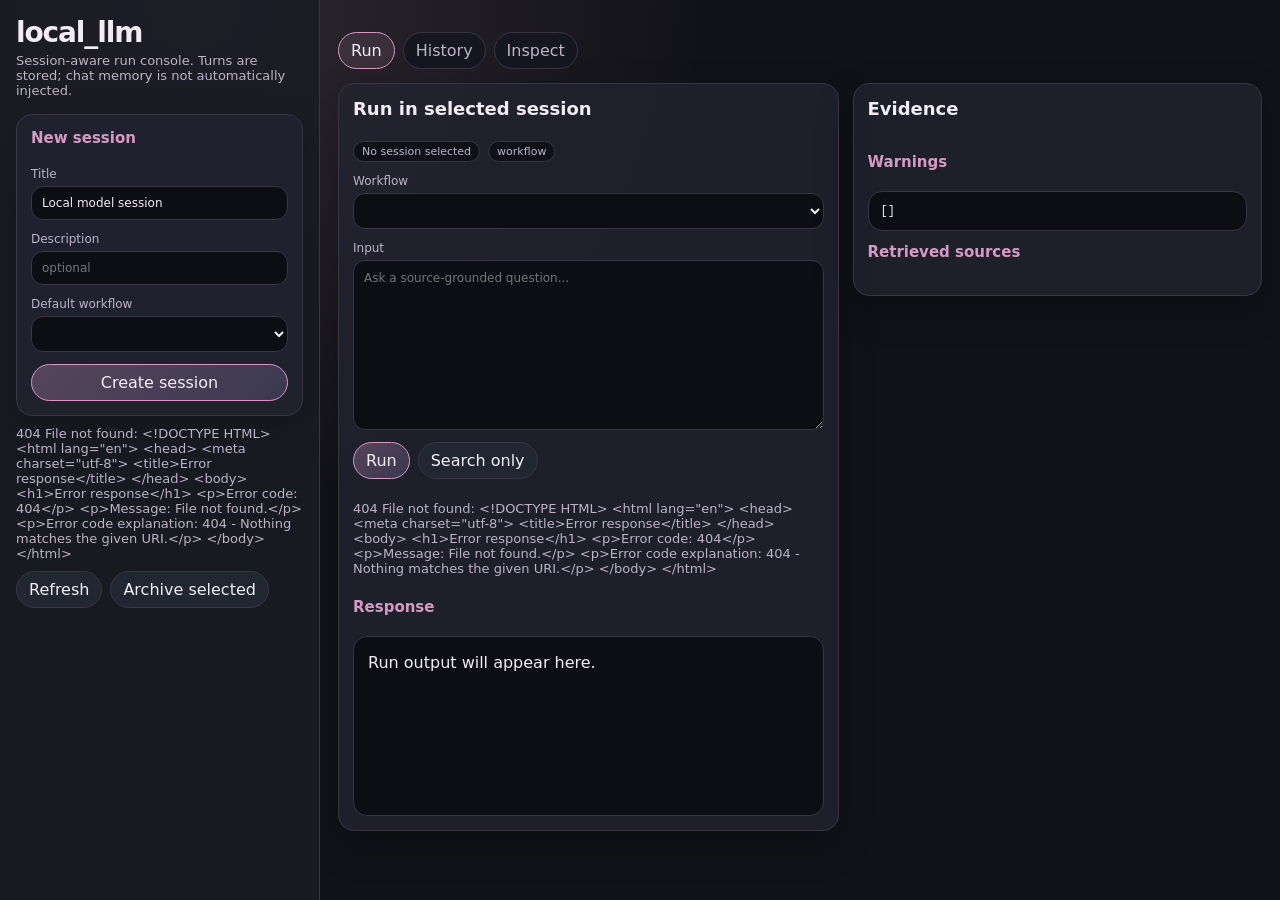
==== local_llm/src/local_llm/web/index.html @ 70f956cf "Initial automation project import" ====
<!doctype html>
<html lang="en">
<head>
  <meta charset="utf-8" />
  <meta name="viewport" content="width=device-width, initial-scale=1" />
  <title>local_llm</title>
  <style>
    :root {
      --bg: #111217;
      --panel: #1a1c24;
      --panel-2: #222532;
      --text: #f2edf4;
      --muted: #bdb2c8;
      --muted-2: #8f839a;
      --border: #3a3445;
      --accent: #d69ac2;
      --accent-2: #a99be0;
      --ok: #b7d99f;
      --warn: #f0cf8a;
      --bad: #ee91a2;
      --mono: ui-monospace, SFMono-Regular, Menlo, Monaco, Consolas, "Liberation Mono", monospace;
      --sans: Inter, ui-sans-serif, system-ui, -apple-system, BlinkMacSystemFont, "Segoe UI", sans-serif;
    }
    * { box-sizing: border-box; }
    body {
      margin: 0;
      background: radial-gradient(circle at 15% 0%, rgba(214,154,194,.16), transparent 32rem), var(--bg);
      color: var(--text);
      font-family: var(--sans);
    }
    button, input, select, textarea { font: inherit; }
    button { cursor: pointer; }
    .app { display: grid; grid-template-columns: 320px 1fr; min-height: 100vh; }
    aside { border-right: 1px solid var(--border); background: rgba(26,28,36,.88); padding: 16px; overflow: auto; }
    main { padding: 18px; overflow: auto; }
    h1 { margin: 0 0 4px; font-size: 28px; letter-spacing: -.04em; }
    h2 { margin: 0 0 10px; font-size: 18px; }
    h3 { margin: 0 0 8px; font-size: 15px; color: var(--accent); }
    .subtitle { color: var(--muted); font-size: 13px; margin-bottom: 16px; }
    .card { background: rgba(34,37,50,.72); border: 1px solid var(--border); border-radius: 16px; padding: 14px; box-shadow: 0 14px 38px rgba(0,0,0,.22); }
    .stack { display: grid; gap: 12px; }
    .row { display: flex; gap: 8px; align-items: center; flex-wrap: wrap; }
    .grid { display: grid; gap: 14px; }
    .grid.two { grid-template-columns: minmax(0, 1.1fr) minmax(360px, .9fr); align-items: start; }
    label { display: grid; gap: 5px; color: var(--muted); font-size: 12px; }
    input, select, textarea {
      width: 100%; border: 1px solid var(--border); background: #0d0e13; color: var(--text); border-radius: 12px; padding: 9px 10px; outline: none;
    }
    textarea { min-height: 170px; resize: vertical; line-height: 1.4; }
    input:focus, select:focus, textarea:focus { border-color: var(--accent); box-shadow: 0 0 0 3px rgba(214,154,194,.13); }
    .button { border: 1px solid var(--border); background: var(--panel-2); color: var(--text); border-radius: 999px; padding: 8px 12px; }
    .button:hover { border-color: var(--accent); }
    .button.primary { background: linear-gradient(135deg, rgba(214,154,194,.30), rgba(169,155,224,.20)); border-color: var(--accent); }
    .button:disabled { opacity: .55; cursor: not-allowed; }
    .pill { display: inline-flex; border: 1px solid var(--border); border-radius: 999px; padding: 3px 8px; color: var(--muted); font-size: 11px; background: #101118; }
    .pill.ok { color: var(--ok); border-color: rgba(183,217,159,.5); }
    .pill.warn { color: var(--warn); border-color: rgba(240,207,138,.5); }
    .pill.bad { color: var(--bad); border-color: rgba(238,145,162,.5); }
    .session-list { display: grid; gap: 8px; margin-top: 10px; }
    .session { border: 1px solid var(--border); background: #141620; border-radius: 12px; padding: 10px; text-align: left; color: var(--text); }
    .session.active { border-color: var(--accent); background: rgba(214,154,194,.12); }
    .session-title { font-weight: 800; overflow-wrap: anywhere; }
    .session-meta { margin-top: 4px; color: var(--muted-2); font-family: var(--mono); font-size: 11px; overflow-wrap: anywhere; }
    .tabs { display: flex; gap: 8px; margin: 14px 0; flex-wrap: wrap; }
    .tab { border: 1px solid var(--border); color: var(--muted); background: #141620; border-radius: 999px; padding: 8px 12px; }
    .tab.active { color: var(--text); border-color: var(--accent); background: rgba(214,154,194,.12); }
    .view { display: none; }
    .view.active { display: block; }
    .status { min-height: 22px; color: var(--muted); font-size: 13px; margin: 10px 0; }
    .response { white-space: pre-wrap; line-height: 1.45; background: #0d0e13; border: 1px solid var(--border); border-radius: 14px; padding: 14px; min-height: 180px; }
    .pre { white-space: pre-wrap; font-family: var(--mono); font-size: 12px; background: #0d0e13; border: 1px solid var(--border); border-radius: 14px; padding: 12px; max-height: 520px; overflow: auto; }
    .sources { display: grid; gap: 8px; }
    .source { border: 1px solid var(--border); border-radius: 12px; padding: 10px; background: #11131b; }
    .source-path { color: var(--accent); font-family: var(--mono); font-size: 12px; overflow-wrap: anywhere; }
    .source-text { margin-top: 8px; color: var(--muted); font-family: var(--mono); font-size: 11px; white-space: pre-wrap; max-height: 180px; overflow: auto; }
    .history { display: grid; gap: 8px; }
    .run-row { display: grid; grid-template-columns: 1fr auto; gap: 10px; border: 1px solid var(--border); border-radius: 12px; padding: 10px; background: #11131b; }
    .run-row button { align-self: start; }
    .muted { color: var(--muted); }
    .mono { font-family: var(--mono); }
    .small { font-size: 12px; }
    @media (max-width: 1050px) { .app { grid-template-columns: 1fr; } aside { border-right: none; border-bottom: 1px solid var(--border); } .grid.two { grid-template-columns: 1fr; } }
  </style>
</head>
<body>
<div class="app">
  <aside>
    <h1>local_llm</h1>
    <div class="subtitle">Session-aware run console. Turns are stored; chat memory is not automatically injected.</div>
    <div class="card stack">
      <h3>New session</h3>
      <label>Title <input id="newTitle" value="Local model session" /></label>
      <label>Description <input id="newDescription" placeholder="optional" /></label>
      <label>Default workflow <select id="newWorkflow"></select></label>
      <button class="button primary" id="createSession">Create session</button>
    </div>
    <div class="status" id="sideStatus"></div>
    <div class="row">
      <button class="button" id="refreshSessions">Refresh</button>
      <button class="button" id="archiveSession">Archive selected</button>
    </div>
    <div class="session-list" id="sessions"></div>
  </aside>
  <main>
    <div class="tabs">
      <button class="tab active" data-view="run">Run</button>
      <button class="tab" data-view="history">History</button>
      <button class="tab" data-view="inspect">Inspect</button>
    </div>

    <section id="view-run" class="view active">
      <div class="grid two">
        <div class="card stack">
          <h2>Run in selected session</h2>
          <div class="row">
            <span class="pill" id="selectedSessionPill">No session selected</span>
            <span class="pill" id="workflowPill">workflow</span>
          </div>
          <label>Workflow <select id="workflowSelect"></select></label>
          <label>Input <textarea id="inputText" placeholder="Ask a source-grounded question..."></textarea></label>
          <div class="row">
            <button class="button primary" id="runButton">Run</button>
            <button class="button" id="searchButton">Search only</button>
          </div>
          <div class="status" id="runStatus"></div>
          <h3>Response</h3>
          <div class="response" id="responseText">Run output will appear here.</div>
        </div>
        <div class="card stack">
          <h2>Evidence</h2>
          <div class="row" id="supportPills"></div>
          <h3>Warnings</h3>
          <div id="warnings" class="pre">[]</div>
          <h3>Retrieved sources</h3>
          <div class="sources" id="sources"></div>
        </div>
      </div>
    </section>

    <section id="view-history" class="view">
      <div class="card stack">
        <div class="row"><h2 style="margin-right:auto">Recent runs</h2><button class="button" id="refreshRuns">Refresh</button></div>
        <div class="history" id="runs"></div>
      </div>
    </section>

    <section id="view-inspect" class="view">
      <div class="card stack">
        <h2>Inspect run</h2>
        <label>Run ID <input id="inspectRunId" placeholder="run uuid" /></label>
        <div class="row">
          <button class="button primary" id="inspectButton">Inspect</button>
          <button class="button" data-artifact="prompt">Prompt</button>
          <button class="button" data-artifact="context">Context</button>
          <button class="button" data-artifact="provider_raw_response">Provider raw</button>
          <button class="button" data-artifact="diagnostics">Diagnostics</button>
        </div>
        <div class="status" id="inspectStatus"></div>
        <h3>Run detail</h3>
        <div class="pre" id="inspectOutput">Select a run from History or paste a run_id.</div>
      </div>
    </section>
  </main>
</div>

<script>
const state = { config: null, sessions: [], selectedSessionId: null, latestRunId: null };
const $ = (id) => document.getElementById(id);

function esc(v) { return String(v ?? '').replaceAll('&','&amp;').replaceAll('<','&lt;').replaceAll('>','&gt;').replaceAll('"','&quot;').replaceAll("'",'&#039;'); }
function short(v, n=12) { const s = String(v || ''); return s.length > n*2 ? `${s.slice(0,n)}…${s.slice(-n)}` : s; }
async function api(path, opts={}) {
  const res = await fetch(path, opts);
  if (!res.ok) throw new Error(`${res.status} ${res.statusText}: ${await res.text()}`);
  return res.json();
}
function jsonBlock(value) { return JSON.stringify(value ?? null, null, 2); }

function setView(name) {
  document.querySelectorAll('.tab').forEach(t => t.classList.toggle('active', t.dataset.view === name));
  document.querySelectorAll('.view').forEach(v => v.classList.remove('active'));
  $(`view-${name}`).classList.add('active');
}

document.querySelectorAll('.tab').forEach(t => t.onclick = () => setView(t.dataset.view));

async function loadConfig() {
  state.config = await api('/api/v1/config/summary');
  const workflows = state.config.workflows || [];
  for (const id of ['newWorkflow', 'workflowSelect']) {
    const el = $(id);
    el.innerHTML = '';
    for (const wf of workflows) {
      const opt = document.createElement('option'); opt.value = wf; opt.textContent = wf; el.appendChild(opt);
    }
  }
}

async function loadSessions() {
  state.sessions = await api('/api/v1/sessions');
  if (!state.selectedSessionId && state.sessions.length) state.selectedSessionId = state.sessions[0].session_id;
  renderSessions();
}

function selectedSession() { return state.sessions.find(s => s.session_id === state.selectedSessionId) || null; }
function renderSessions() {
  const box = $('sessions'); box.innerHTML = '';
  for (const s of state.sessions) {
    const btn = document.createElement('button');
    btn.className = 'session' + (s.session_id === state.selectedSessionId ? ' active' : '');
    btn.innerHTML = `<div class="session-title">${esc(s.title)}</div><div class="session-meta">${esc(short(s.session_id,8))}<br>${esc(s.default_workflow_id)} · ${s.turn_count} turns</div>`;
    btn.onclick = () => { state.selectedSessionId = s.session_id; renderSessions(); loadTurns(); };
    box.appendChild(btn);
  }
  const s = selectedSession();
  $('selectedSessionPill').textContent = s ? `${s.title} · ${short(s.session_id,8)}` : 'No session selected';
  $('workflowPill').textContent = s ? s.default_workflow_id : 'workflow';
  if (s) $('workflowSelect').value = s.default_workflow_id;
}

async function createSession() {
  $('sideStatus').textContent = 'Creating session...';
  const data = await api('/api/v1/sessions', {
    method: 'POST', headers: {'Content-Type':'application/json'},
    body: JSON.stringify({ title: $('newTitle').value, description: $('newDescription').value, default_workflow_id: $('newWorkflow').value, metadata: {source:'ui'} })
  });
  state.selectedSessionId = data.session_id;
  $('sideStatus').textContent = 'Session created.';
  await loadSessions();
}

async function archiveSession() {
  if (!state.selectedSessionId) return;
  await api(`/api/v1/sessions/${state.selectedSessionId}/archive`, {method:'POST'});
  state.selectedSessionId = null;
  await loadSessions();
}

function renderSupport(support) {
  const box = $('supportPills'); box.innerHTML = '';
  for (const [k,v] of Object.entries(support || {})) {
    const span = document.createElement('span'); span.className = 'pill ok'; span.textContent = `${k}: ${v}`; box.appendChild(span);
  }
}
function renderSources(retrievals) {
  const box = $('sources'); box.innerHTML = '';
  for (const r of retrievals || []) {
    const div = document.createElement('div'); div.className = 'source';
    div.innerHTML = `<div class="source-path">#${r.rank} ${esc(r.document_path)}</div><div class="small muted mono">chunk ${esc(short(r.chunk_id,8))} · score ${esc(r.score)}</div><div class="source-text">${esc(r.text || r.chunk_text_snapshot || '')}</div>`;
    box.appendChild(div);
  }
}

async function runTurn() {
  const s = selectedSession();
  if (!s) { $('runStatus').textContent = 'Create or select a session first.'; return; }
  const input = $('inputText').value.trim();
  if (!input) { $('runStatus').textContent = 'Enter an input.'; return; }
  $('runButton').disabled = true; $('runStatus').textContent = 'Running...';
  try {
    const data = await api(`/api/v1/sessions/${s.session_id}/turns`, {
      method:'POST', headers:{'Content-Type':'application/json'},
      body: JSON.stringify({input, workflow_id: $('workflowSelect').value, metadata:{source:'ui'}})
    });
    state.latestRunId = data.run_id;
    $('responseText').textContent = data.response.response_text || '';
    $('warnings').textContent = jsonBlock(data.response.warnings || []);
    renderSupport(data.response.support || {});
    renderSources(data.response.retrievals || []);
    $('runStatus').textContent = `Run complete: ${data.run_id}`;
    $('inspectRunId').value = data.run_id;
    await loadSessions(); await loadRuns();
  } catch (err) { $('runStatus').textContent = `Error: ${err.message}`; }
  finally { $('runButton').disabled = false; }
}

async function searchOnly() {
  const input = $('inputText').value.trim();
  if (!input) return;
  $('runStatus').textContent = 'Searching...';
  const data = await api('/api/v1/search', {method:'POST', headers:{'Content-Type':'application/json'}, body: JSON.stringify({rag_profile:'project_basic', query: input, top_k: 8})});
  $('responseText').textContent = 'Search only. No model call was made.';
  $('warnings').textContent = jsonBlock(data.warnings || []);
  renderSupport({retrieval_used: data.results.length > 0, chunk_count: data.results.length});
  renderSources(data.results || []);
  $('runStatus').textContent = `Search complete: ${data.results.length} results.`;
}

async function loadTurns() {
  if (!state.selectedSessionId) return;
  // Turns are stored now for future chat behavior; current UI displays them through History/Inspect.
}

async function loadRuns() {
  const data = await api('/api/v1/runs?limit=50');
  const box = $('runs'); box.innerHTML = '';
  for (const r of data.runs || []) {
    const row = document.createElement('div'); row.className = 'run-row';
    const warnCount = (r.warnings || []).length;
    row.innerHTML = `<div><div><strong>${esc(r.workflow_id)}</strong> <span class="pill ${warnCount ? 'warn':'ok'}">warnings ${warnCount}</span></div><div class="small muted">${esc(r.created_at)} · ${esc(r.model_profile)} · ${esc(r.latency_ms)}ms</div><div class="small">${esc(r.user_input)}</div><div class="small muted">${esc(r.response_preview || '')}</div></div>`;
    const b = document.createElement('button'); b.className = 'button'; b.textContent = 'Inspect'; b.onclick = () => inspectRun(r.run_id);
    row.appendChild(b); box.appendChild(row);
  }
}

async function inspectRun(runId) {
  if (runId) $('inspectRunId').value = runId;
  const id = $('inspectRunId').value.trim();
  if (!id) return;
  $('inspectStatus').textContent = 'Loading run...';
  const data = await api(`/api/v1/runs/${id}`);
  $('inspectOutput').textContent = jsonBlock(data);
  $('inspectStatus').textContent = `Loaded ${id}`;
  setView('inspect');
}
async function inspectArtifact(type) {
  const id = $('inspectRunId').value.trim();
  if (!id) return;
  const path = type === 'prompt' ? 'prompt' : type === 'context' ? 'context' : `artifacts/${type}`;
  const data = await api(`/api/v1/runs/${id}/${path}`);
  $('inspectOutput').textContent = data.prompt || data.context || data.text || jsonBlock(data);
  $('inspectStatus').textContent = `Loaded ${type}`;
}

$('createSession').onclick = () => createSession().catch(e => $('sideStatus').textContent = e.message);
$('refreshSessions').onclick = () => loadSessions().catch(e => $('sideStatus').textContent = e.message);
$('archiveSession').onclick = () => archiveSession().catch(e => $('sideStatus').textContent = e.message);
$('runButton').onclick = runTurn;
$('searchButton').onclick = searchOnly;
$('refreshRuns').onclick = loadRuns;
$('inspectButton').onclick = () => inspectRun();
document.querySelectorAll('[data-artifact]').forEach(b => b.onclick = () => inspectArtifact(b.dataset.artifact));

(async function init(){
  try {
    await loadConfig();
    await loadSessions();
    await loadRuns();
    if (!state.sessions.length) await createSession();
  } catch (err) {
    $('runStatus').textContent = err.message;
    $('sideStatus').textContent = err.message;
  }
})();
</script>
</body>
</html>
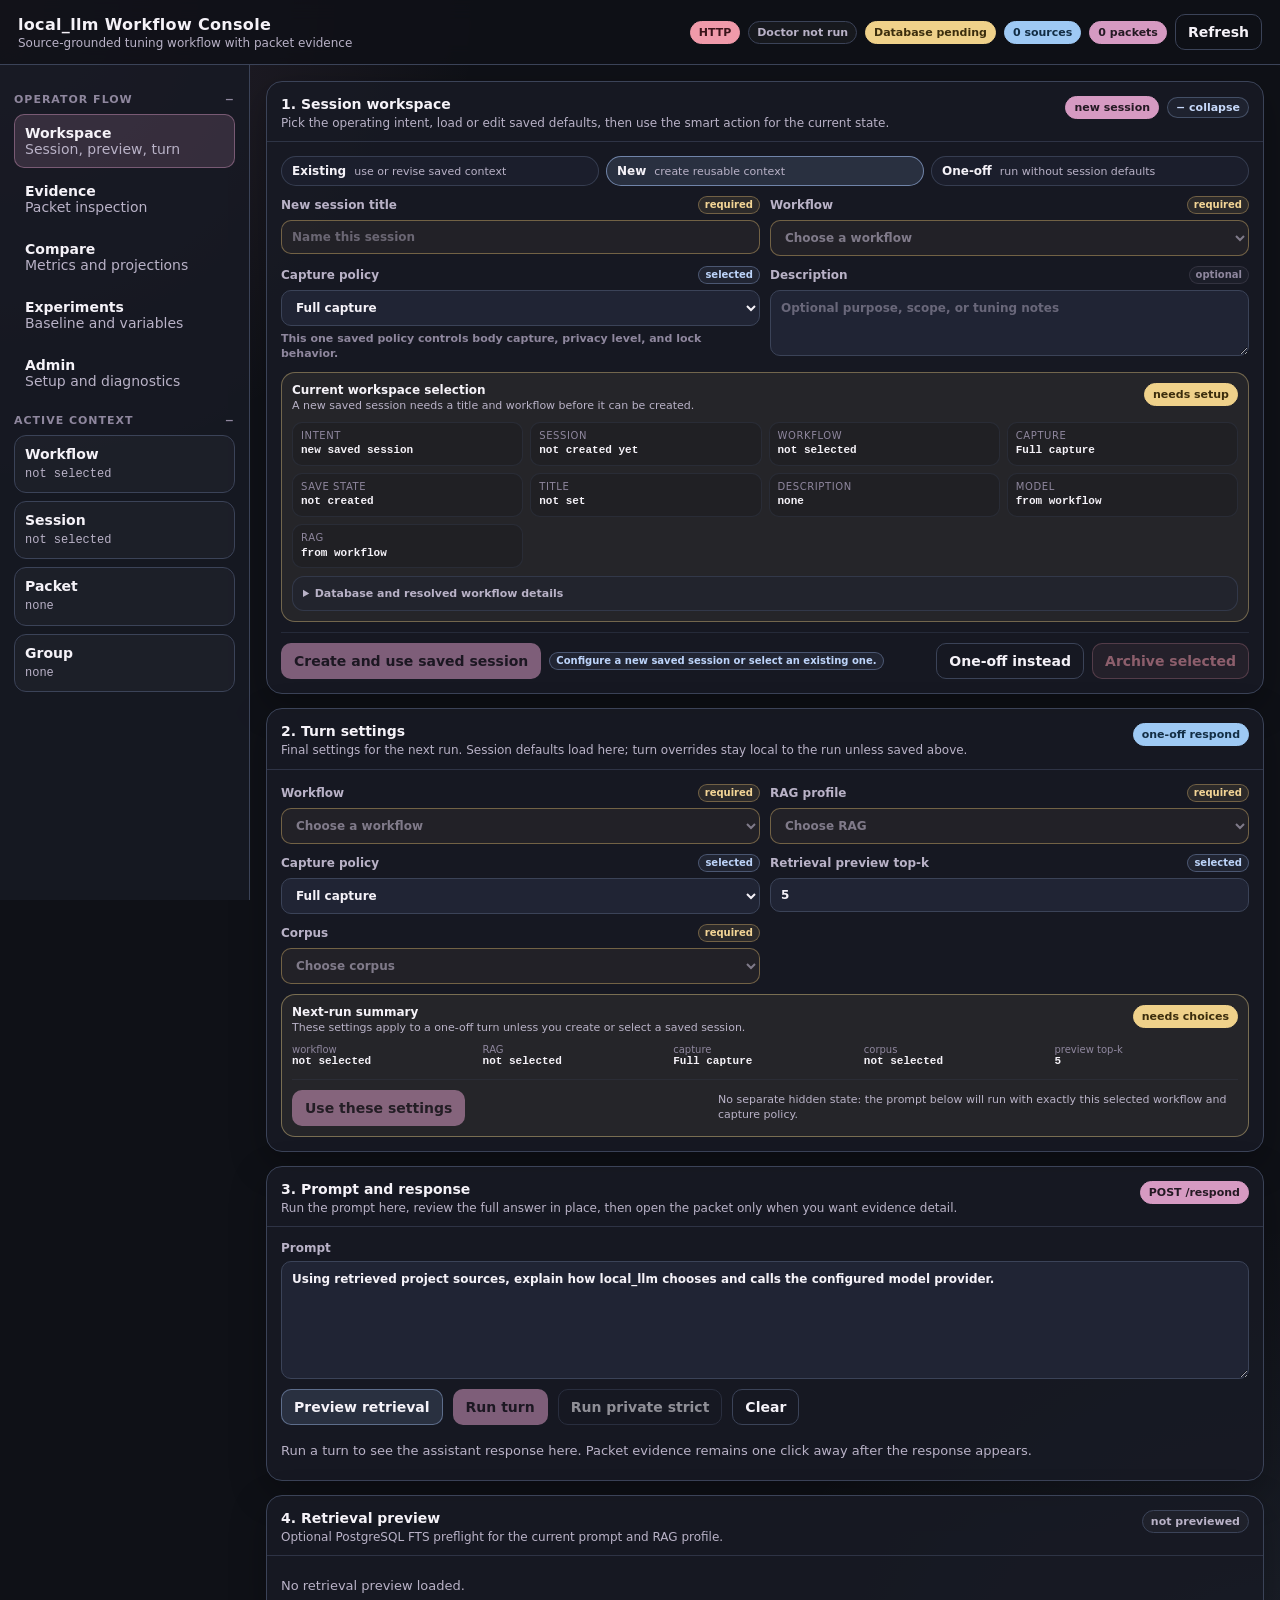
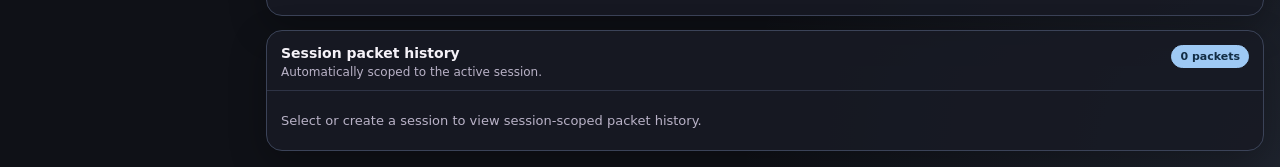
==== commit fd027cc4: "finalize automation stack baseline" ====
--- a/local_llm/src/local_llm/web/index.html
+++ b/local_llm/src/local_llm/web/index.html
@@ -1,347 +1,3437 @@
 <!doctype html>
 <html lang="en">
 <head>
-  <meta charset="utf-8" />
-  <meta name="viewport" content="width=device-width, initial-scale=1" />
-  <title>local_llm</title>
-  <style>
-    :root {
-      --bg: #111217;
-      --panel: #1a1c24;
-      --panel-2: #222532;
-      --text: #f2edf4;
-      --muted: #bdb2c8;
-      --muted-2: #8f839a;
-      --border: #3a3445;
-      --accent: #d69ac2;
-      --accent-2: #a99be0;
-      --ok: #b7d99f;
-      --warn: #f0cf8a;
-      --bad: #ee91a2;
-      --mono: ui-monospace, SFMono-Regular, Menlo, Monaco, Consolas, "Liberation Mono", monospace;
-      --sans: Inter, ui-sans-serif, system-ui, -apple-system, BlinkMacSystemFont, "Segoe UI", sans-serif;
-    }
-    * { box-sizing: border-box; }
-    body {
-      margin: 0;
-      background: radial-gradient(circle at 15% 0%, rgba(214,154,194,.16), transparent 32rem), var(--bg);
-      color: var(--text);
-      font-family: var(--sans);
-    }
-    button, input, select, textarea { font: inherit; }
-    button { cursor: pointer; }
-    .app { display: grid; grid-template-columns: 320px 1fr; min-height: 100vh; }
-    aside { border-right: 1px solid var(--border); background: rgba(26,28,36,.88); padding: 16px; overflow: auto; }
-    main { padding: 18px; overflow: auto; }
-    h1 { margin: 0 0 4px; font-size: 28px; letter-spacing: -.04em; }
-    h2 { margin: 0 0 10px; font-size: 18px; }
-    h3 { margin: 0 0 8px; font-size: 15px; color: var(--accent); }
-    .subtitle { color: var(--muted); font-size: 13px; margin-bottom: 16px; }
-    .card { background: rgba(34,37,50,.72); border: 1px solid var(--border); border-radius: 16px; padding: 14px; box-shadow: 0 14px 38px rgba(0,0,0,.22); }
-    .stack { display: grid; gap: 12px; }
-    .row { display: flex; gap: 8px; align-items: center; flex-wrap: wrap; }
-    .grid { display: grid; gap: 14px; }
-    .grid.two { grid-template-columns: minmax(0, 1.1fr) minmax(360px, .9fr); align-items: start; }
-    label { display: grid; gap: 5px; color: var(--muted); font-size: 12px; }
-    input, select, textarea {
-      width: 100%; border: 1px solid var(--border); background: #0d0e13; color: var(--text); border-radius: 12px; padding: 9px 10px; outline: none;
-    }
-    textarea { min-height: 170px; resize: vertical; line-height: 1.4; }
-    input:focus, select:focus, textarea:focus { border-color: var(--accent); box-shadow: 0 0 0 3px rgba(214,154,194,.13); }
-    .button { border: 1px solid var(--border); background: var(--panel-2); color: var(--text); border-radius: 999px; padding: 8px 12px; }
-    .button:hover { border-color: var(--accent); }
-    .button.primary { background: linear-gradient(135deg, rgba(214,154,194,.30), rgba(169,155,224,.20)); border-color: var(--accent); }
-    .button:disabled { opacity: .55; cursor: not-allowed; }
-    .pill { display: inline-flex; border: 1px solid var(--border); border-radius: 999px; padding: 3px 8px; color: var(--muted); font-size: 11px; background: #101118; }
-    .pill.ok { color: var(--ok); border-color: rgba(183,217,159,.5); }
-    .pill.warn { color: var(--warn); border-color: rgba(240,207,138,.5); }
-    .pill.bad { color: var(--bad); border-color: rgba(238,145,162,.5); }
-    .session-list { display: grid; gap: 8px; margin-top: 10px; }
-    .session { border: 1px solid var(--border); background: #141620; border-radius: 12px; padding: 10px; text-align: left; color: var(--text); }
-    .session.active { border-color: var(--accent); background: rgba(214,154,194,.12); }
-    .session-title { font-weight: 800; overflow-wrap: anywhere; }
-    .session-meta { margin-top: 4px; color: var(--muted-2); font-family: var(--mono); font-size: 11px; overflow-wrap: anywhere; }
-    .tabs { display: flex; gap: 8px; margin: 14px 0; flex-wrap: wrap; }
-    .tab { border: 1px solid var(--border); color: var(--muted); background: #141620; border-radius: 999px; padding: 8px 12px; }
-    .tab.active { color: var(--text); border-color: var(--accent); background: rgba(214,154,194,.12); }
-    .view { display: none; }
-    .view.active { display: block; }
-    .status { min-height: 22px; color: var(--muted); font-size: 13px; margin: 10px 0; }
-    .response { white-space: pre-wrap; line-height: 1.45; background: #0d0e13; border: 1px solid var(--border); border-radius: 14px; padding: 14px; min-height: 180px; }
-    .pre { white-space: pre-wrap; font-family: var(--mono); font-size: 12px; background: #0d0e13; border: 1px solid var(--border); border-radius: 14px; padding: 12px; max-height: 520px; overflow: auto; }
-    .sources { display: grid; gap: 8px; }
-    .source { border: 1px solid var(--border); border-radius: 12px; padding: 10px; background: #11131b; }
-    .source-path { color: var(--accent); font-family: var(--mono); font-size: 12px; overflow-wrap: anywhere; }
-    .source-text { margin-top: 8px; color: var(--muted); font-family: var(--mono); font-size: 11px; white-space: pre-wrap; max-height: 180px; overflow: auto; }
-    .history { display: grid; gap: 8px; }
-    .run-row { display: grid; grid-template-columns: 1fr auto; gap: 10px; border: 1px solid var(--border); border-radius: 12px; padding: 10px; background: #11131b; }
-    .run-row button { align-self: start; }
-    .muted { color: var(--muted); }
-    .mono { font-family: var(--mono); }
-    .small { font-size: 12px; }
-    @media (max-width: 1050px) { .app { grid-template-columns: 1fr; } aside { border-right: none; border-bottom: 1px solid var(--border); } .grid.two { grid-template-columns: 1fr; } }
-  </style>
+    <meta charset="utf-8"/>
+    <meta name="viewport" content="width=device-width, initial-scale=1"/>
+    <title>local_llm Control Center</title>
+    <style>
+		:root {
+			color-scheme: dark;
+			--bg: #0f1117;
+			--surface: #171a24;
+			--surface-2: #202434;
+			--surface-3: #292f42;
+			--border: #3b4358;
+			--text: #f5f2f8;
+			--muted: #b9b2c7;
+			--soft: #8f879e;
+			--accent: #d69ac2;
+			--accent-2: #a4c2f4;
+			--ok: #b9e3a3;
+			--warn: #efd18a;
+			--bad: #f09aaa;
+			--info: #9ec9f4;
+			--shadow: rgba(0, 0, 0, 0.28);
+			--mono: ui-monospace, SFMono-Regular, Menlo, Consolas, "Liberation Mono", monospace;
+			--sans: Inter, ui-sans-serif, system-ui, -apple-system, BlinkMacSystemFont, "Segoe UI", sans-serif;
+		}
+
+		* {
+			box-sizing: border-box;
+		}
+
+		body {
+			margin: 0;
+			min-height: 100vh;
+			background: radial-gradient(circle at top left, rgba(214, 154, 194, 0.14), transparent 30rem),
+			radial-gradient(circle at bottom right, rgba(164, 194, 244, 0.10), transparent 34rem),
+			var(--bg);
+			color: var(--text);
+			font-family: var(--sans);
+			font-size: 14px;
+		}
+
+		button, input, select, textarea {
+			font: inherit;
+		}
+
+		button {
+			cursor: pointer;
+		}
+
+		button:disabled,
+		input:disabled,
+		select:disabled,
+		textarea:disabled {
+			opacity: 0.55;
+			cursor: not-allowed;
+		}
+
+		a {
+			color: var(--accent-2);
+		}
+
+		.app-shell {
+			display: grid;
+			grid-template-rows: auto 1fr;
+			min-height: 100vh;
+		}
+
+		.topbar {
+			display: flex;
+			align-items: center;
+			justify-content: space-between;
+			gap: 16px;
+			padding: 14px 18px;
+			border-bottom: 1px solid var(--border);
+			background: rgba(15, 17, 23, 0.88);
+			backdrop-filter: blur(10px);
+			position: sticky;
+			top: 0;
+			z-index: 20;
+		}
+
+		.brand {
+			display: flex;
+			flex-direction: column;
+			gap: 2px;
+			min-width: 220px;
+		}
+
+		.brand-title {
+			font-size: 16px;
+			font-weight: 760;
+			letter-spacing: 0.02em;
+		}
+
+		.brand-subtitle {
+			color: var(--muted);
+			font-size: 12px;
+		}
+
+		.top-status {
+			display: flex;
+			flex-wrap: wrap;
+			align-items: center;
+			justify-content: flex-end;
+			gap: 8px;
+		}
+
+		.layout {
+			display: grid;
+			grid-template-columns: 294px minmax(0, 1fr) 420px;
+			min-height: 0;
+		}
+
+		aside.nav {
+			border-right: 1px solid var(--border);
+			background: rgba(23, 26, 36, 0.88);
+			padding: 14px;
+			min-height: calc(100vh - 65px);
+			position: sticky;
+			top: 65px;
+			align-self: start;
+			max-height: calc(100vh - 65px);
+			overflow: auto;
+		}
+
+		main {
+			padding: 16px;
+			min-width: 0;
+		}
+
+		aside.inspector {
+			border-left: 1px solid var(--border);
+			background: rgba(23, 26, 36, 0.72);
+			padding: 14px;
+			min-height: calc(100vh - 65px);
+			position: sticky;
+			top: 65px;
+			align-self: start;
+			max-height: calc(100vh - 65px);
+			overflow: auto;
+		}
+
+		.nav-section-title {
+			margin: 14px 0 8px;
+			color: var(--soft);
+			font-size: 11px;
+			text-transform: uppercase;
+			letter-spacing: 0.09em;
+			font-weight: 760;
+		}
+
+		.nav-button {
+			width: 100%;
+			border: 1px solid transparent;
+			background: transparent;
+			color: var(--text);
+			padding: 10px 10px;
+			border-radius: 10px;
+			display: flex;
+			align-items: center;
+			justify-content: space-between;
+			gap: 10px;
+			text-align: left;
+			margin-bottom: 4px;
+		}
+
+		.nav-button:hover {
+			background: rgba(255, 255, 255, 0.04);
+			border-color: rgba(255, 255, 255, 0.05);
+		}
+
+		.nav-button.active {
+			background: rgba(214, 154, 194, 0.16);
+			border-color: rgba(214, 154, 194, 0.42);
+		}
+
+
+		.nav-section-toggle {
+			width: 100%;
+			border: 0;
+			background: transparent;
+			color: var(--soft);
+			padding: 0;
+			margin: 14px 0 8px;
+			display: flex;
+			align-items: center;
+			justify-content: space-between;
+			font-size: 11px;
+			text-transform: uppercase;
+			letter-spacing: 0.09em;
+			font-weight: 760;
+		}
+
+		.context-button {
+			width: 100%;
+			text-align: left;
+			border: 1px solid var(--border);
+			background: rgba(255, 255, 255, 0.03);
+			color: var(--text);
+			border-radius: 12px;
+			padding: 10px;
+			margin-bottom: 8px;
+		}
+
+		.context-button:hover {
+			border-color: rgba(214, 154, 194, 0.42);
+			background: rgba(214, 154, 194, 0.10);
+		}
+
+		.mode-toggle {
+			display: grid;
+			grid-template-columns: repeat(3, minmax(0, 1fr));
+			gap: 8px;
+		}
+
+		.mode-button {
+			border: 1px solid var(--border);
+			background: var(--surface-2);
+			color: var(--text);
+			border-radius: 12px;
+			padding: 10px;
+			text-align: left;
+		}
+
+		.mode-button.active {
+			background: rgba(214, 154, 194, 0.16);
+			border-color: rgba(214, 154, 194, 0.42);
+		}
+
+		.session-intent-switch {
+			display: flex;
+			flex-wrap: wrap;
+			gap: 7px;
+			align-items: stretch;
+		}
+
+		.intent-button {
+			border: 1px solid rgba(59, 67, 88, 0.86);
+			background: rgba(32, 36, 52, 0.58);
+			color: var(--text);
+			border-radius: 999px;
+			padding: 7px 10px;
+			display: inline-flex;
+			align-items: center;
+			gap: 8px;
+			text-align: left;
+			min-width: 0;
+			flex: 1 1 150px;
+		}
+
+		.intent-button:hover {
+			border-color: rgba(164, 194, 244, 0.46);
+			background: rgba(164, 194, 244, 0.08);
+		}
+
+		.intent-button.active {
+			background: rgba(164, 194, 244, 0.14);
+			border-color: rgba(164, 194, 244, 0.58);
+		}
+
+		.intent-button .intent-main {
+			font-weight: 780;
+			font-size: 12px;
+			white-space: nowrap;
+		}
+
+		.intent-button .intent-note {
+			color: var(--muted);
+			font-size: 11px;
+			line-height: 1.2;
+			overflow: hidden;
+			text-overflow: ellipsis;
+			white-space: nowrap;
+		}
+
+		.session-picker-row {
+			display: grid;
+			grid-template-columns: minmax(260px, 1.45fr) minmax(240px, 1fr);
+			gap: 10px;
+			align-items: end;
+		}
+
+		.session-summary-card {
+			border: 1px solid rgba(164, 194, 244, 0.24);
+			background: linear-gradient(135deg, rgba(164, 194, 244, 0.08), rgba(214, 154, 194, 0.045));
+			border-radius: 14px;
+			padding: 10px;
+		}
+
+		.session-summary-card.unsaved {
+			border-color: rgba(214, 154, 194, 0.40);
+			background: linear-gradient(135deg, rgba(214, 154, 194, 0.12), rgba(239, 209, 138, 0.055));
+		}
+
+		.session-summary-card.blocked {
+			border-color: rgba(239, 209, 138, 0.38);
+			background: rgba(239, 209, 138, 0.07);
+		}
+
+		.session-summary-card.oneoff {
+			border-color: rgba(143, 135, 158, 0.30);
+			background: rgba(143, 135, 158, 0.06);
+		}
+
+		.session-summary-head {
+			display: flex;
+			align-items: flex-start;
+			justify-content: space-between;
+			gap: 10px;
+			margin-bottom: 8px;
+		}
+
+		.session-summary-title {
+			font-size: 12px;
+			font-weight: 790;
+		}
+
+		.session-summary-note {
+			color: var(--muted);
+			font-size: 11px;
+			line-height: 1.35;
+			margin-top: 2px;
+		}
+
+		.session-summary-grid {
+			display: grid;
+			grid-template-columns: repeat(4, minmax(0, 1fr));
+			gap: 7px;
+		}
+
+		.session-summary-item {
+			min-width: 0;
+			border: 1px solid rgba(59, 67, 88, 0.34);
+			background: rgba(15, 17, 23, 0.20);
+			border-radius: 10px;
+			padding: 7px 8px;
+		}
+
+		.session-summary-item .label {
+			color: var(--soft);
+			font-size: 10px;
+			text-transform: uppercase;
+			letter-spacing: 0.06em;
+			line-height: 1.15;
+			margin-bottom: 3px;
+		}
+
+		.session-summary-item .value {
+			color: var(--text);
+			font-size: 11px;
+			font-weight: 730;
+			line-height: 1.25;
+			overflow: hidden;
+			text-overflow: ellipsis;
+			white-space: nowrap;
+		}
+
+		.session-summary-details {
+			margin-top: 8px;
+			font-size: 11px;
+		}
+
+		.session-summary-details summary {
+			color: var(--muted);
+			cursor: pointer;
+		}
+
+		.session-detail-line {
+			display: flex;
+			flex-wrap: wrap;
+			gap: 8px 14px;
+			margin-top: 7px;
+			color: var(--muted);
+		}
+
+		.session-smart-actions {
+			display: flex;
+			align-items: center;
+			justify-content: space-between;
+			gap: 10px;
+			flex-wrap: wrap;
+			border-top: 1px solid rgba(59, 67, 88, 0.42);
+			padding-top: 10px;
+		}
+
+		.smart-action-left,
+		.smart-action-right {
+			display: flex;
+			align-items: center;
+			gap: 8px;
+			flex-wrap: wrap;
+		}
+
+		.workflow-sync-card {
+			border: 1px solid rgba(164, 194, 244, 0.24);
+			background: rgba(164, 194, 244, 0.055);
+			border-radius: 14px;
+			padding: 10px;
+		}
+
+		.workflow-sync-card.warn {
+			border-color: rgba(239, 209, 138, 0.42);
+			background: rgba(239, 209, 138, 0.07);
+		}
+
+		.workflow-sync-head {
+			display: flex;
+			justify-content: space-between;
+			gap: 10px;
+			align-items: flex-start;
+			margin-bottom: 8px;
+		}
+
+		.workflow-sync-title {
+			font-size: 12px;
+			font-weight: 790;
+		}
+
+		.workflow-sync-note {
+			color: var(--muted);
+			font-size: 11px;
+			line-height: 1.35;
+			margin-top: 2px;
+		}
+
+		.workflow-sync-grid {
+			display: grid;
+			grid-template-columns: repeat(5, minmax(0, 1fr));
+			gap: 7px;
+		}
+
+		.inline-turn-result {
+			border-top: 1px solid rgba(59, 67, 88, 0.44);
+			padding-top: 12px;
+		}
+
+		.turn-chat-stack {
+			display: flex;
+			flex-direction: column;
+			gap: 10px;
+		}
+
+		.chat-turn.user {
+			border-color: rgba(164, 194, 244, 0.42);
+		}
+
+		.chat-turn.assistant {
+			border-color: rgba(214, 154, 194, 0.46);
+			background: rgba(214, 154, 194, 0.035);
+		}
+
+		.turn-actions {
+			display: flex;
+			gap: 8px;
+			flex-wrap: wrap;
+		}
+
+		.action-explain {
+			color: var(--muted);
+			font-size: 11px;
+			line-height: 1.3;
+			max-width: 520px;
+		}
+
+		.field-note {
+			color: var(--soft);
+			font-size: 11px;
+			line-height: 1.35;
+		}
+
+		.session-facts-grid {
+			display: grid;
+			grid-template-columns: repeat(2, minmax(0, 1fr));
+			gap: 10px;
+		}
+
+		.compact-fact-panel {
+			border: 1px solid rgba(59, 67, 88, 0.58);
+			background: rgba(32, 36, 52, 0.34);
+			border-radius: 12px;
+			padding: 8px 9px;
+		}
+
+		.compact-fact-title {
+			color: var(--soft);
+			font-size: 10px;
+			font-weight: 780;
+			letter-spacing: 0.08em;
+			text-transform: uppercase;
+			margin-bottom: 6px;
+		}
+
+		.compact-fact-list {
+			display: grid;
+			grid-template-columns: repeat(2, minmax(0, 1fr));
+			gap: 5px 8px;
+		}
+
+		.compact-fact {
+			min-width: 0;
+		}
+
+		.compact-fact .label {
+			color: var(--soft);
+			font-size: 10px;
+			line-height: 1.15;
+		}
+
+		.compact-fact .value {
+			color: var(--text);
+			font-size: 11px;
+			font-weight: 720;
+			line-height: 1.25;
+			overflow: hidden;
+			text-overflow: ellipsis;
+			white-space: nowrap;
+		}
+
+		.status-panel {
+			border: 1px solid rgba(164, 194, 244, 0.24);
+			background: rgba(164, 194, 244, 0.08);
+			border-radius: 12px;
+			padding: 10px;
+			color: var(--muted);
+		}
+
+		.section-grid {
+			display: grid;
+			gap: 14px;
+		}
+
+		.grid-2 {
+			display: grid;
+			grid-template-columns: repeat(2, minmax(0, 1fr));
+			gap: 14px;
+		}
+
+		.grid-3 {
+			display: grid;
+			grid-template-columns: repeat(3, minmax(0, 1fr));
+			gap: 14px;
+		}
+
+		.card {
+			border: 1px solid var(--border);
+			background: rgba(23, 26, 36, 0.88);
+			border-radius: 16px;
+			box-shadow: 0 12px 36px var(--shadow);
+			overflow: hidden;
+		}
+
+		.card-header {
+			display: flex;
+			align-items: flex-start;
+			justify-content: space-between;
+			gap: 12px;
+			padding: 14px 14px 10px;
+			border-bottom: 1px solid rgba(59, 67, 88, 0.65);
+		}
+
+		.card-title {
+			font-weight: 760;
+			font-size: 14px;
+		}
+
+		.card-subtitle {
+			color: var(--muted);
+			font-size: 12px;
+			margin-top: 3px;
+			line-height: 1.35;
+		}
+
+		.card-body {
+			padding: 14px;
+		}
+
+		.card.collapsed .card-header {
+			border-bottom: 0;
+		}
+
+		.card-header-main {
+			min-width: 0;
+		}
+
+		.card-header-actions {
+			display: inline-flex;
+			align-items: center;
+			gap: 8px;
+			flex-wrap: wrap;
+			justify-content: flex-end;
+		}
+
+		.card-collapse-toggle {
+			border: 1px solid rgba(143, 135, 158, 0.24);
+			background: rgba(255, 255, 255, 0.025);
+			color: var(--muted);
+			border-radius: 999px;
+			padding: 4px 8px;
+			font-size: 11px;
+			font-weight: 760;
+			line-height: 1;
+		}
+
+		.card-collapse-toggle:hover {
+			border-color: rgba(214, 154, 194, 0.50);
+			color: var(--text);
+		}
+
+		.card-collapse-toggle.session {
+			border-color: rgba(164, 194, 244, 0.28);
+			background: rgba(164, 194, 244, 0.06);
+			color: #c7d9fa;
+		}
+
+		.stack {
+			display: flex;
+			flex-direction: column;
+			gap: 10px;
+		}
+
+		.row {
+			display: flex;
+			align-items: center;
+			gap: 10px;
+			flex-wrap: wrap;
+		}
+
+		.row-between {
+			display: flex;
+			align-items: center;
+			justify-content: space-between;
+			gap: 10px;
+			flex-wrap: wrap;
+		}
+
+		.field-grid {
+			display: grid;
+			grid-template-columns: repeat(2, minmax(0, 1fr));
+			gap: 10px;
+		}
+
+		label.field {
+			display: flex;
+			flex-direction: column;
+			gap: 6px;
+			color: var(--muted);
+			font-size: 12px;
+			font-weight: 650;
+		}
+
+		.field-heading {
+			display: flex;
+			align-items: center;
+			justify-content: space-between;
+			gap: 8px;
+		}
+
+		.field-title {
+			min-width: 0;
+		}
+
+		.field-status {
+			display: inline-flex;
+			align-items: center;
+			justify-content: center;
+			border-radius: 999px;
+			border: 1px solid rgba(143, 135, 158, 0.28);
+			background: rgba(255, 255, 255, 0.025);
+			color: var(--soft);
+			font-size: 10px;
+			font-weight: 720;
+			line-height: 1;
+			padding: 3px 6px;
+			white-space: nowrap;
+		}
+
+		.field-status.required {
+			border-color: rgba(245, 202, 122, 0.34);
+			background: rgba(245, 202, 122, 0.10);
+			color: #f3d596;
+		}
+
+		.field-status.ready,
+		.field-status.saved {
+			border-color: rgba(185, 227, 163, 0.30);
+			background: rgba(185, 227, 163, 0.08);
+			color: #cce8bd;
+		}
+
+		.field-status.changed {
+			border-color: rgba(214, 154, 194, 0.34);
+			background: rgba(214, 154, 194, 0.10);
+			color: #e7bad3;
+		}
+
+		.field-status.info,
+		.field-status.selected {
+			border-color: rgba(164, 194, 244, 0.32);
+			background: rgba(164, 194, 244, 0.08);
+			color: #bdd4fa;
+		}
+
+		.field-status.bad {
+			border-color: rgba(240, 154, 170, 0.34);
+			background: rgba(240, 154, 170, 0.10);
+			color: #f3b1bd;
+		}
+
+		.field-status.optional,
+		.field-status.inactive {
+			border-color: rgba(143, 135, 158, 0.20);
+			background: rgba(143, 135, 158, 0.06);
+			color: var(--soft);
+		}
+
+		input, select, textarea {
+			width: 100%;
+			border: 1px solid var(--border);
+			background: var(--surface-2);
+			color: var(--text);
+			border-radius: 10px;
+			padding: 9px 10px;
+			outline: none;
+		}
+
+		input::placeholder,
+		textarea::placeholder {
+			color: rgba(185, 178, 199, 0.48);
+		}
+
+		select[data-placeholder-active="true"] {
+			color: rgba(185, 178, 199, 0.62);
+		}
+
+		input[data-field-status="required"],
+		select[data-field-status="required"],
+		textarea[data-field-status="required"] {
+			border-color: rgba(245, 202, 122, 0.38);
+			background: rgba(245, 202, 122, 0.055);
+		}
+
+		input[data-field-status="ready"],
+		select[data-field-status="ready"],
+		textarea[data-field-status="ready"],
+		input[data-field-status="saved"],
+		select[data-field-status="saved"],
+		textarea[data-field-status="saved"] {
+			border-color: rgba(185, 227, 163, 0.26);
+			background: rgba(185, 227, 163, 0.035);
+		}
+
+		input[data-field-status="changed"],
+		select[data-field-status="changed"],
+		textarea[data-field-status="changed"] {
+			border-color: rgba(214, 154, 194, 0.34);
+			background: rgba(214, 154, 194, 0.05);
+		}
+
+		input[data-field-status="inactive"],
+		select[data-field-status="inactive"],
+		textarea[data-field-status="inactive"] {
+			background: rgba(143, 135, 158, 0.04);
+		}
+
+		textarea {
+			min-height: 118px;
+			resize: vertical;
+			line-height: 1.4;
+		}
+
+		textarea.session-description {
+			min-height: 66px;
+		}
+
+		input:focus, select:focus, textarea:focus {
+			border-color: rgba(214, 154, 194, 0.72);
+			box-shadow: 0 0 0 3px rgba(214, 154, 194, 0.12);
+		}
+
+		.primary, .secondary, .ghost, .danger {
+			border-radius: 10px;
+			padding: 9px 12px;
+			font-weight: 720;
+			border: 1px solid transparent;
+		}
+
+		.primary {
+			background: var(--accent);
+			color: #241923;
+		}
+
+		.secondary {
+			background: rgba(164, 194, 244, 0.14);
+			border-color: rgba(164, 194, 244, 0.42);
+			color: var(--text);
+		}
+
+		.ghost {
+			background: transparent;
+			border-color: var(--border);
+			color: var(--text);
+		}
+
+		.danger {
+			background: rgba(240, 154, 170, 0.12);
+			border-color: rgba(240, 154, 170, 0.45);
+			color: var(--bad);
+		}
+
+		.badge {
+			display: inline-flex;
+			align-items: center;
+			gap: 6px;
+			padding: 4px 8px;
+			border-radius: 999px;
+			border: 1px solid var(--border);
+			color: var(--muted);
+			background: rgba(255, 255, 255, 0.035);
+			font-size: 11px;
+			font-weight: 760;
+			white-space: nowrap;
+		}
+
+		.badge.ok {
+			color: #23351a;
+			background: var(--ok);
+			border-color: var(--ok);
+		}
+
+		.badge.bad {
+			color: #3b141a;
+			background: var(--bad);
+			border-color: var(--bad);
+		}
+
+		.badge.warn {
+			color: #3b2d0d;
+			background: var(--warn);
+			border-color: var(--warn);
+		}
+
+		.badge.info {
+			color: #122d44;
+			background: var(--info);
+			border-color: var(--info);
+		}
+
+		.badge.accent {
+			color: #241923;
+			background: var(--accent);
+			border-color: var(--accent);
+		}
+
+		.stat-grid {
+			display: grid;
+			grid-template-columns: repeat(auto-fit, minmax(130px, 1fr));
+			gap: 10px;
+		}
+
+		.stat {
+			border: 1px solid rgba(59, 67, 88, 0.75);
+			background: rgba(32, 36, 52, 0.72);
+			border-radius: 14px;
+			padding: 12px;
+		}
+
+		.stat-value {
+			font-size: 22px;
+			font-weight: 820;
+			line-height: 1.1;
+		}
+
+		.stat-label {
+			color: var(--muted);
+			font-size: 11px;
+			margin-top: 5px;
+		}
+
+		.list {
+			display: flex;
+			flex-direction: column;
+			gap: 8px;
+		}
+
+		.list-item {
+			border: 1px solid rgba(59, 67, 88, 0.72);
+			background: rgba(32, 36, 52, 0.58);
+			border-radius: 13px;
+			padding: 10px;
+		}
+
+		.list-item.clickable {
+			cursor: pointer;
+		}
+
+		.list-item.clickable:hover {
+			border-color: rgba(214, 154, 194, 0.58);
+			background: rgba(214, 154, 194, 0.08);
+		}
+
+		.list-item.selected {
+			border-color: var(--accent);
+			background: rgba(214, 154, 194, 0.12);
+		}
+
+		.item-title {
+			font-weight: 740;
+			overflow-wrap: anywhere;
+		}
+
+		.item-meta {
+			margin-top: 4px;
+			color: var(--muted);
+			font-size: 12px;
+			line-height: 1.35;
+			overflow-wrap: anywhere;
+		}
+
+		.mono {
+			font-family: var(--mono);
+			font-size: 12px;
+		}
+
+		pre {
+			margin: 0;
+			white-space: pre-wrap;
+			overflow-wrap: anywhere;
+			font-family: var(--mono);
+			font-size: 12px;
+			line-height: 1.42;
+			color: #efeaf4;
+		}
+
+		.json-block, .text-block {
+			border: 1px solid rgba(59, 67, 88, 0.72);
+			border-radius: 12px;
+			background: rgba(10, 12, 18, 0.42);
+			padding: 10px;
+			max-height: 380px;
+			overflow: auto;
+		}
+
+		.text-block {
+			font-family: var(--sans);
+			white-space: pre-wrap;
+			line-height: 1.48;
+		}
+
+		table {
+			width: 100%;
+			border-collapse: collapse;
+			font-size: 12px;
+		}
+
+		th, td {
+			border-bottom: 1px solid rgba(59, 67, 88, 0.6);
+			text-align: left;
+			vertical-align: top;
+			padding: 8px;
+		}
+
+		th {
+			color: var(--muted);
+			font-size: 11px;
+			text-transform: uppercase;
+			letter-spacing: 0.04em;
+			font-weight: 800;
+		}
+
+		.table-wrap {
+			overflow: auto;
+			border: 1px solid rgba(59, 67, 88, 0.7);
+			border-radius: 12px;
+		}
+
+		.muted {
+			color: var(--muted);
+		}
+
+		.soft {
+			color: var(--soft);
+		}
+
+		.empty {
+			color: var(--muted);
+			font-size: 13px;
+			padding: 8px 0;
+		}
+
+		.warning-text {
+			color: var(--warn);
+		}
+
+		.error-text {
+			color: var(--bad);
+		}
+
+		.ok-text {
+			color: var(--ok);
+		}
+
+		.divider {
+			height: 1px;
+			background: rgba(59, 67, 88, 0.72);
+			margin: 8px 0;
+		}
+
+		details {
+			border: 1px solid rgba(59, 67, 88, 0.68);
+			border-radius: 12px;
+			background: rgba(32, 36, 52, 0.45);
+			overflow: hidden;
+		}
+
+		details summary {
+			cursor: pointer;
+			padding: 10px;
+			color: var(--text);
+			font-weight: 720;
+		}
+
+		details .details-body {
+			border-top: 1px solid rgba(59, 67, 88, 0.55);
+			padding: 10px;
+		}
+
+		.activity-log {
+			display: flex;
+			flex-direction: column;
+			gap: 8px;
+			max-height: 320px;
+			overflow: auto;
+		}
+
+		.log-line {
+			border-left: 3px solid var(--border);
+			padding: 7px 8px;
+			background: rgba(32, 36, 52, 0.52);
+			border-radius: 8px;
+			color: var(--muted);
+			font-size: 12px;
+		}
+
+		.log-line.ok {
+			border-left-color: var(--ok);
+		}
+
+		.log-line.bad {
+			border-left-color: var(--bad);
+		}
+
+		.log-line.info {
+			border-left-color: var(--info);
+		}
+
+		.chat-history {
+			display: flex;
+			flex-direction: column;
+			gap: 10px;
+		}
+
+		.chat-turn {
+			border: 1px solid rgba(59, 67, 88, 0.72);
+			border-radius: 14px;
+			overflow: hidden;
+		}
+
+		.chat-turn .turn-head {
+			display: flex;
+			justify-content: space-between;
+			gap: 10px;
+			padding: 10px;
+			background: rgba(41, 47, 66, 0.7);
+		}
+
+		.chat-turn .turn-body {
+			padding: 10px;
+			white-space: pre-wrap;
+			line-height: 1.48;
+		}
+
+		.chip-list {
+			display: flex;
+			gap: 6px;
+			flex-wrap: wrap;
+		}
+
+		.mini-button {
+			border: 1px solid var(--border);
+			background: transparent;
+			color: var(--text);
+			border-radius: 999px;
+			padding: 5px 8px;
+			font-size: 11px;
+			font-weight: 740;
+		}
+
+		.mini-button:hover {
+			border-color: var(--accent);
+		}
+
+		.right-rail-title {
+			margin: 0 0 10px;
+			font-weight: 800;
+		}
+
+		@media (max-width: 1280px) {
+			.layout {
+				grid-template-columns: 250px minmax(0, 1fr);
+			}
+
+			aside.inspector {
+				display: none;
+			}
+
+			.grid-3 {
+				grid-template-columns: 1fr;
+			}
+		}
+
+		@media (max-width: 860px) {
+			.layout {
+				grid-template-columns: 1fr;
+			}
+
+			aside.nav {
+				position: static;
+				max-height: none;
+				min-height: auto;
+				border-right: none;
+				border-bottom: 1px solid var(--border);
+			}
+
+			.grid-2, .field-grid, .session-facts-grid, .compact-fact-list, .workflow-sync-grid {
+				grid-template-columns: 1fr;
+			}
+
+			.topbar {
+				align-items: flex-start;
+				flex-direction: column;
+			}
+
+			.top-status {
+				justify-content: flex-start;
+			}
+		}
+    </style>
 </head>
 <body>
-<div class="app">
-  <aside>
-    <h1>local_llm</h1>
-    <div class="subtitle">Session-aware run console. Turns are stored; chat memory is not automatically injected.</div>
-    <div class="card stack">
-      <h3>New session</h3>
-      <label>Title <input id="newTitle" value="Local model session" /></label>
-      <label>Description <input id="newDescription" placeholder="optional" /></label>
-      <label>Default workflow <select id="newWorkflow"></select></label>
-      <button class="button primary" id="createSession">Create session</button>
-    </div>
-    <div class="status" id="sideStatus"></div>
-    <div class="row">
-      <button class="button" id="refreshSessions">Refresh</button>
-      <button class="button" id="archiveSession">Archive selected</button>
-    </div>
-    <div class="session-list" id="sessions"></div>
-  </aside>
-  <main>
-    <div class="tabs">
-      <button class="tab active" data-view="run">Run</button>
-      <button class="tab" data-view="history">History</button>
-      <button class="tab" data-view="inspect">Inspect</button>
-    </div>
-
-    <section id="view-run" class="view active">
-      <div class="grid two">
-        <div class="card stack">
-          <h2>Run in selected session</h2>
-          <div class="row">
-            <span class="pill" id="selectedSessionPill">No session selected</span>
-            <span class="pill" id="workflowPill">workflow</span>
-          </div>
-          <label>Workflow <select id="workflowSelect"></select></label>
-          <label>Input <textarea id="inputText" placeholder="Ask a source-grounded question..."></textarea></label>
-          <div class="row">
-            <button class="button primary" id="runButton">Run</button>
-            <button class="button" id="searchButton">Search only</button>
-          </div>
-          <div class="status" id="runStatus"></div>
-          <h3>Response</h3>
-          <div class="response" id="responseText">Run output will appear here.</div>
-        </div>
-        <div class="card stack">
-          <h2>Evidence</h2>
-          <div class="row" id="supportPills"></div>
-          <h3>Warnings</h3>
-          <div id="warnings" class="pre">[]</div>
-          <h3>Retrieved sources</h3>
-          <div class="sources" id="sources"></div>
-        </div>
-      </div>
-    </section>
-
-    <section id="view-history" class="view">
-      <div class="card stack">
-        <div class="row"><h2 style="margin-right:auto">Recent runs</h2><button class="button" id="refreshRuns">Refresh</button></div>
-        <div class="history" id="runs"></div>
-      </div>
-    </section>
-
-    <section id="view-inspect" class="view">
-      <div class="card stack">
-        <h2>Inspect run</h2>
-        <label>Run ID <input id="inspectRunId" placeholder="run uuid" /></label>
-        <div class="row">
-          <button class="button primary" id="inspectButton">Inspect</button>
-          <button class="button" data-artifact="prompt">Prompt</button>
-          <button class="button" data-artifact="context">Context</button>
-          <button class="button" data-artifact="provider_raw_response">Provider raw</button>
-          <button class="button" data-artifact="diagnostics">Diagnostics</button>
-        </div>
-        <div class="status" id="inspectStatus"></div>
-        <h3>Run detail</h3>
-        <div class="pre" id="inspectOutput">Select a run from History or paste a run_id.</div>
-      </div>
-    </section>
-  </main>
-</div>
-
+<div id="app"></div>
 <script>
-const state = { config: null, sessions: [], selectedSessionId: null, latestRunId: null };
-const $ = (id) => document.getElementById(id);
-
-function esc(v) { return String(v ?? '').replaceAll('&','&amp;').replaceAll('<','&lt;').replaceAll('>','&gt;').replaceAll('"','&quot;').replaceAll("'",'&#039;'); }
-function short(v, n=12) { const s = String(v || ''); return s.length > n*2 ? `${s.slice(0,n)}…${s.slice(-n)}` : s; }
-async function api(path, opts={}) {
-  const res = await fetch(path, opts);
-  if (!res.ok) throw new Error(`${res.status} ${res.statusText}: ${await res.text()}`);
-  return res.json();
-}
-function jsonBlock(value) { return JSON.stringify(value ?? null, null, 2); }
-
-function setView(name) {
-  document.querySelectorAll('.tab').forEach(t => t.classList.toggle('active', t.dataset.view === name));
-  document.querySelectorAll('.view').forEach(v => v.classList.remove('active'));
-  $(`view-${name}`).classList.add('active');
-}
-
-document.querySelectorAll('.tab').forEach(t => t.onclick = () => setView(t.dataset.view));
-
-async function loadConfig() {
-  state.config = await api('/api/v1/config/summary');
-  const workflows = state.config.workflows || [];
-  for (const id of ['newWorkflow', 'workflowSelect']) {
-    const el = $(id);
-    el.innerHTML = '';
-    for (const wf of workflows) {
-      const opt = document.createElement('option'); opt.value = wf; opt.textContent = wf; el.appendChild(opt);
-    }
-  }
-}
-
-async function loadSessions() {
-  state.sessions = await api('/api/v1/sessions');
-  if (!state.selectedSessionId && state.sessions.length) state.selectedSessionId = state.sessions[0].session_id;
-  renderSessions();
-}
-
-function selectedSession() { return state.sessions.find(s => s.session_id === state.selectedSessionId) || null; }
-function renderSessions() {
-  const box = $('sessions'); box.innerHTML = '';
-  for (const s of state.sessions) {
-    const btn = document.createElement('button');
-    btn.className = 'session' + (s.session_id === state.selectedSessionId ? ' active' : '');
-    btn.innerHTML = `<div class="session-title">${esc(s.title)}</div><div class="session-meta">${esc(short(s.session_id,8))}<br>${esc(s.default_workflow_id)} · ${s.turn_count} turns</div>`;
-    btn.onclick = () => { state.selectedSessionId = s.session_id; renderSessions(); loadTurns(); };
-    box.appendChild(btn);
-  }
-  const s = selectedSession();
-  $('selectedSessionPill').textContent = s ? `${s.title} · ${short(s.session_id,8)}` : 'No session selected';
-  $('workflowPill').textContent = s ? s.default_workflow_id : 'workflow';
-  if (s) $('workflowSelect').value = s.default_workflow_id;
-}
-
-async function createSession() {
-  $('sideStatus').textContent = 'Creating session...';
-  const data = await api('/api/v1/sessions', {
-    method: 'POST', headers: {'Content-Type':'application/json'},
-    body: JSON.stringify({ title: $('newTitle').value, description: $('newDescription').value, default_workflow_id: $('newWorkflow').value, metadata: {source:'ui'} })
-  });
-  state.selectedSessionId = data.session_id;
-  $('sideStatus').textContent = 'Session created.';
-  await loadSessions();
-}
-
-async function archiveSession() {
-  if (!state.selectedSessionId) return;
-  await api(`/api/v1/sessions/${state.selectedSessionId}/archive`, {method:'POST'});
-  state.selectedSessionId = null;
-  await loadSessions();
-}
-
-function renderSupport(support) {
-  const box = $('supportPills'); box.innerHTML = '';
-  for (const [k,v] of Object.entries(support || {})) {
-    const span = document.createElement('span'); span.className = 'pill ok'; span.textContent = `${k}: ${v}`; box.appendChild(span);
-  }
-}
-function renderSources(retrievals) {
-  const box = $('sources'); box.innerHTML = '';
-  for (const r of retrievals || []) {
-    const div = document.createElement('div'); div.className = 'source';
-    div.innerHTML = `<div class="source-path">#${r.rank} ${esc(r.document_path)}</div><div class="small muted mono">chunk ${esc(short(r.chunk_id,8))} · score ${esc(r.score)}</div><div class="source-text">${esc(r.text || r.chunk_text_snapshot || '')}</div>`;
-    box.appendChild(div);
-  }
-}
-
-async function runTurn() {
-  const s = selectedSession();
-  if (!s) { $('runStatus').textContent = 'Create or select a session first.'; return; }
-  const input = $('inputText').value.trim();
-  if (!input) { $('runStatus').textContent = 'Enter an input.'; return; }
-  $('runButton').disabled = true; $('runStatus').textContent = 'Running...';
-  try {
-    const data = await api(`/api/v1/sessions/${s.session_id}/turns`, {
-      method:'POST', headers:{'Content-Type':'application/json'},
-      body: JSON.stringify({input, workflow_id: $('workflowSelect').value, metadata:{source:'ui'}})
-    });
-    state.latestRunId = data.run_id;
-    $('responseText').textContent = data.response.response_text || '';
-    $('warnings').textContent = jsonBlock(data.response.warnings || []);
-    renderSupport(data.response.support || {});
-    renderSources(data.response.retrievals || []);
-    $('runStatus').textContent = `Run complete: ${data.run_id}`;
-    $('inspectRunId').value = data.run_id;
-    await loadSessions(); await loadRuns();
-  } catch (err) { $('runStatus').textContent = `Error: ${err.message}`; }
-  finally { $('runButton').disabled = false; }
-}
-
-async function searchOnly() {
-  const input = $('inputText').value.trim();
-  if (!input) return;
-  $('runStatus').textContent = 'Searching...';
-  const data = await api('/api/v1/search', {method:'POST', headers:{'Content-Type':'application/json'}, body: JSON.stringify({rag_profile:'project_basic', query: input, top_k: 8})});
-  $('responseText').textContent = 'Search only. No model call was made.';
-  $('warnings').textContent = jsonBlock(data.warnings || []);
-  renderSupport({retrieval_used: data.results.length > 0, chunk_count: data.results.length});
-  renderSources(data.results || []);
-  $('runStatus').textContent = `Search complete: ${data.results.length} results.`;
-}
-
-async function loadTurns() {
-  if (!state.selectedSessionId) return;
-  // Turns are stored now for future chat behavior; current UI displays them through History/Inspect.
-}
-
-async function loadRuns() {
-  const data = await api('/api/v1/runs?limit=50');
-  const box = $('runs'); box.innerHTML = '';
-  for (const r of data.runs || []) {
-    const row = document.createElement('div'); row.className = 'run-row';
-    const warnCount = (r.warnings || []).length;
-    row.innerHTML = `<div><div><strong>${esc(r.workflow_id)}</strong> <span class="pill ${warnCount ? 'warn':'ok'}">warnings ${warnCount}</span></div><div class="small muted">${esc(r.created_at)} · ${esc(r.model_profile)} · ${esc(r.latency_ms)}ms</div><div class="small">${esc(r.user_input)}</div><div class="small muted">${esc(r.response_preview || '')}</div></div>`;
-    const b = document.createElement('button'); b.className = 'button'; b.textContent = 'Inspect'; b.onclick = () => inspectRun(r.run_id);
-    row.appendChild(b); box.appendChild(row);
-  }
-}
-
-async function inspectRun(runId) {
-  if (runId) $('inspectRunId').value = runId;
-  const id = $('inspectRunId').value.trim();
-  if (!id) return;
-  $('inspectStatus').textContent = 'Loading run...';
-  const data = await api(`/api/v1/runs/${id}`);
-  $('inspectOutput').textContent = jsonBlock(data);
-  $('inspectStatus').textContent = `Loaded ${id}`;
-  setView('inspect');
-}
-async function inspectArtifact(type) {
-  const id = $('inspectRunId').value.trim();
-  if (!id) return;
-  const path = type === 'prompt' ? 'prompt' : type === 'context' ? 'context' : `artifacts/${type}`;
-  const data = await api(`/api/v1/runs/${id}/${path}`);
-  $('inspectOutput').textContent = data.prompt || data.context || data.text || jsonBlock(data);
-  $('inspectStatus').textContent = `Loaded ${type}`;
-}
-
-$('createSession').onclick = () => createSession().catch(e => $('sideStatus').textContent = e.message);
-$('refreshSessions').onclick = () => loadSessions().catch(e => $('sideStatus').textContent = e.message);
-$('archiveSession').onclick = () => archiveSession().catch(e => $('sideStatus').textContent = e.message);
-$('runButton').onclick = runTurn;
-$('searchButton').onclick = searchOnly;
-$('refreshRuns').onclick = loadRuns;
-$('inspectButton').onclick = () => inspectRun();
-document.querySelectorAll('[data-artifact]').forEach(b => b.onclick = () => inspectArtifact(b.dataset.artifact));
-
-(async function init(){
-  try {
-    await loadConfig();
-    await loadSessions();
-    await loadRuns();
-    if (!state.sessions.length) await createSession();
-  } catch (err) {
-    $('runStatus').textContent = err.message;
-    $('sideStatus').textContent = err.message;
-  }
-})();
+    (() => {
+        "use strict";
+
+        const TABS = [
+            ["workspace", "Workspace", "Session, preview, turn"],
+            ["evidence", "Evidence", "Packet inspection"],
+            ["compare", "Compare", "Metrics and projections"],
+            ["experiments", "Experiments", "Baseline and variables"],
+            ["admin", "Admin", "Setup and diagnostics"]
+        ];
+
+        const DEFAULT_METRICS = [
+            "latency.total_ms",
+            "latency.retrieval_ms",
+            "latency.provider_ms",
+            "tokens.prompt",
+            "tokens.completion",
+            "tokens.total",
+            "search.returned_count",
+            "retrieval.included_count",
+            "retrieval.unique_source_count",
+            "context.char_count",
+            "warnings.count",
+            "quality.operator_score",
+            "quality.operator_label"
+        ].join("\n");
+
+        const app = document.getElementById("app");
+
+        const state = {
+            activeTab: "workspace",
+            sessionMode: "new",
+            sidebar: {flowOpen: true, contextOpen: true},
+            workspaceSections: {sessionOpen: true},
+            pendingScrollId: "",
+            initialized: false,
+            busy: {},
+            errors: {},
+            health: null,
+            doctor: null,
+            config: null,
+            summary: null,
+            sessions: [],
+            sessionTurns: null,
+            packets: [],
+            metrics: null,
+            training: {
+                experiment_default_replicates: 2,
+                experiment_max_replicates_per_condition: 20,
+                experiment_max_planned_packets: 100,
+                operator_score_min: 1,
+                operator_score_max: 5,
+                operator_label_options: ["accept", "revise", "reject", "unclear"]
+            },
+            activeSessionId: "",
+            activeWorkflowId: "",
+            activeRagProfileId: "",
+            activeCorpusId: "",
+            captureMode: "full",
+            privacyLevel: "none",
+            topK: 5,
+            prompt: "Using retrieved project sources, explain how local_llm chooses and calls the configured model provider.",
+            lastPrompt: "",
+            search: null,
+            latestResponse: null,
+            chatHistory: [],
+            activePacketId: "",
+            selectedPacketIds: new Set(),
+            packetDetail: null,
+            contentLoad: null,
+            activeContentRefId: "",
+            activeGroupId: "",
+            groupDetail: null,
+            projection: null,
+            metricFilter: DEFAULT_METRICS,
+            compareScope: "session",
+            rawTitle: "",
+            rawPayload: null,
+            sessionDraft: {
+                title: "",
+                description: "",
+                default_workflow_id: "",
+                default_capture_mode: "full",
+                default_privacy_level: "none",
+                privacy_locked: false
+            },
+            sessionDraftBaseline: null,
+            sessionDraftTouched: {title: false, description: false, workflow: false, capturePolicy: false},
+            sessionAttempted: false,
+            sessionNotice: "Configure a new saved session or select an existing one.",
+            experiment: {
+                prompt: "",
+                baselineLabel: "baseline",
+                baselineReplicates: 2,
+                baselineOverlay: "{}",
+                variables: [
+                    {label: "variable_a_same_prompt_control", replicateCount: 2, overlay: "{}"}
+                ],
+                defaultsApplied: false,
+                userEdited: false,
+                result: null
+            },
+            operatorFeedback: {
+                score: "",
+                label: "",
+                note: "",
+                result: null,
+                error: null
+            },
+            privacy: {
+                sentinel: `SECRET_DO_NOT_PERSIST_${new Date().toISOString().replace(/[-:.TZ]/g, "").slice(0, 14)}`,
+                prompt: "Private diagnostic request containing sentinel {SENTINEL}. Answer briefly.",
+                result: null,
+                detail: null,
+                audit: null
+            },
+            log: []
+        };
+
+        function nowLabel() {
+            return new Date().toLocaleTimeString();
+        }
+
+        function log(message, level = "info") {
+            state.log.unshift({at: nowLabel(), message, level});
+            state.log = state.log.slice(0, 90);
+            render();
+        }
+
+        function setBusy(key, value) {
+            state.busy[key] = value;
+            render();
+        }
+
+        function escapeHtml(value) {
+            return String(value ?? "")
+                .replace(/&/g, "&amp;")
+                .replace(/</g, "&lt;")
+                .replace(/>/g, "&gt;")
+                .replace(/"/g, "&quot;")
+                .replace(/'/g, "&#039;");
+        }
+
+        function escapeAttr(value) {
+            return escapeHtml(value).replace(/`/g, "&#096;");
+        }
+
+        function jsonText(value) {
+            try {
+                return JSON.stringify(value, null, 2);
+            } catch (error) {
+                return String(value);
+            }
+        }
+
+        function cleanUiText(value) {
+            const p = ["p", "hase"].join("");
+            const d = ["d", "ry"].join("");
+            return String(value ?? "")
+                .replace(new RegExp(p + "\\s+1\\.5", "gi"), "packet schema")
+                .replace(new RegExp(p + "_" + "1_5", "gi"), "packet_schema")
+                .replace(new RegExp("pre[-\\s]?" + d + "[-\\s]?run", "gi"), "baseline setup")
+                .replace(new RegExp(d + "[-\\s]?run", "gi"), "baseline");
+        }
+
+        function displayHtml(value) {
+            return escapeHtml(cleanUiText(value));
+        }
+
+        function asArray(value) {
+            return Array.isArray(value) ? value : [];
+        }
+
+        function firstItem(value) {
+            return asArray(value)[0] || "";
+        }
+
+        function badge(label, kind = "") {
+            return `<span class="badge ${kind}">${escapeHtml(label)}</span>`;
+        }
+
+        function okBadge(ok, label = null) {
+            return badge(label ?? (ok ? "OK" : "FAIL"), ok ? "ok" : "bad");
+        }
+
+        function statusBadge(status) {
+            if (!status) return badge("unknown");
+            const value = String(status);
+            if (["ok", "completed", "ready", "active"].includes(value)) return badge(value, "ok");
+            if (["failed", "cancelled", "error"].includes(value)) return badge(value, "bad");
+            if (["partial", "started", "planned", "running"].includes(value)) return badge(value, "warn");
+            return badge(value);
+        }
+
+        function shortId(value, left = 8, right = 5) {
+            const s = String(value || "");
+            if (s.length <= left + right + 1) return s;
+            return `${s.slice(0, left)}…${s.slice(-right)}`;
+        }
+
+        const SESSION_CAPTURE_POLICIES = [
+            {value: "full", label: "Full capture"},
+            {value: "privacy_standard", label: "Private capture · standard"},
+            {value: "privacy_strict", label: "Private capture · strict"},
+            {value: "locked_standard", label: "Locked private · standard"},
+            {value: "locked_strict", label: "Locked private · strict"}
+        ];
+
+        const TURN_CAPTURE_POLICIES = [
+            {value: "full", label: "Full capture"},
+            {value: "privacy_standard", label: "Private capture · standard"},
+            {value: "privacy_strict", label: "Private capture · strict"}
+        ];
+
+        const FIELD_STATUS_LABELS = {
+            required: "required",
+            ready: "ready",
+            saved: "saved",
+            changed: "changed",
+            optional: "optional",
+            inactive: "inactive",
+            selected: "selected"
+        };
+
+        function fieldStatusText(status) {
+            return FIELD_STATUS_LABELS[status] || status || "";
+        }
+
+        function fieldHeader(label, status = "") {
+            const statusHtml = status
+                ? `<span class="field-status ${escapeAttr(status)}" data-field-status-pill>${escapeHtml(fieldStatusText(status))}</span>`
+                : "";
+            return `<div class="field-heading"><span class="field-title">${escapeHtml(label)}</span>${statusHtml}</div>`;
+        }
+
+        function fieldStatusAttr(status) {
+            return status ? ` data-field-status="${escapeAttr(status)}"` : "";
+        }
+
+        function selectHtml({field, options, value, placeholder = null, disabled = false, status = ""}) {
+            const currentValue = String(value || "");
+            const opts = [];
+            if (placeholder !== null) opts.push(`<option value="">${escapeHtml(placeholder)}</option>`);
+            for (const option of asArray(options)) {
+                const id = typeof option === "string" ? option : option.value;
+                const label = typeof option === "string" ? option : option.label;
+                opts.push(`<option value="${escapeAttr(id)}" ${String(id) === currentValue ? "selected" : ""}>${escapeHtml(label)}</option>`);
+            }
+            return `<select data-field="${escapeAttr(field)}"${fieldStatusAttr(status)} data-placeholder-active="${placeholder !== null && !currentValue ? "true" : "false"}" ${disabled ? "disabled" : ""}>${opts.join("")}</select>`;
+        }
+
+        function metricStat(label, value) {
+            return `<div class="stat"><div class="stat-value">${escapeHtml(value ?? "—")}</div><div class="stat-label">${escapeHtml(label)}</div></div>`;
+        }
+
+        function compactFact(label, value, key = "") {
+            const keyAttr = key ? ` data-next-run-summary-value="${escapeAttr(key)}"` : "";
+            return `<div class="compact-fact"><div class="label">${escapeHtml(label)}</div><div class="value mono"${keyAttr} title="${escapeAttr(value ?? "—")}">${escapeHtml(value ?? "—")}</div></div>`;
+        }
+
+        function rawDetails(label, value, open = false) {
+            return `<details ${open ? "open" : ""}><summary>${displayHtml(label)}</summary><div class="details-body"><div class="json-block"><pre>${displayHtml(jsonText(value))}</pre></div></div></details>`;
+        }
+
+        function textBlock(value, empty = "No text available.") {
+            return `<div class="text-block">${escapeHtml(value || empty)}</div>`;
+        }
+
+        function activeSession() {
+            return asArray(state.sessions).find(session => session.session_id === state.activeSessionId) || null;
+        }
+
+        function sessionCapturePolicyFromDraft(draft = state.sessionDraft) {
+            if (!draft || draft.default_capture_mode !== "privacy") return "full";
+            const level = draft.default_privacy_level === "standard" ? "standard" : "strict";
+            return `${draft.privacy_locked ? "locked" : "privacy"}_${level}`;
+        }
+
+        function applySessionCapturePolicy(policy) {
+            const value = String(policy || "full");
+            if (value === "full") {
+                state.sessionDraft.default_capture_mode = "full";
+                state.sessionDraft.default_privacy_level = "none";
+                state.sessionDraft.privacy_locked = false;
+                return;
+            }
+            const locked = value.startsWith("locked_");
+            const level = value.endsWith("_standard") ? "standard" : "strict";
+            state.sessionDraft.default_capture_mode = "privacy";
+            state.sessionDraft.default_privacy_level = level;
+            state.sessionDraft.privacy_locked = locked;
+        }
+
+        function turnCapturePolicyFromState() {
+            if (state.captureMode !== "privacy") return "full";
+            return state.privacyLevel === "standard" ? "privacy_standard" : "privacy_strict";
+        }
+
+        function capturePolicyLabel(value) {
+            return (SESSION_CAPTURE_POLICIES.find(item => item.value === value)
+                || TURN_CAPTURE_POLICIES.find(item => item.value === value)
+                || {}).label || value || "not selected";
+        }
+
+        function activeTurnCapturePolicyLabel() {
+            return capturePolicyLabel(turnCapturePolicyFromState());
+        }
+
+        function applyTurnCapturePolicy(policy) {
+            const value = String(policy || "full");
+            if (value === "full") {
+                state.captureMode = "full";
+                state.privacyLevel = "none";
+                return;
+            }
+            state.captureMode = "privacy";
+            state.privacyLevel = value.endsWith("_standard") ? "standard" : "strict";
+        }
+
+        function syncPrivacyPair() {
+            const session = activeSession();
+            if (session && session.privacy_locked && state.captureMode === "full") {
+                state.captureMode = "privacy";
+                state.privacyLevel = session.default_privacy_level === "standard" ? "standard" : "strict";
+            }
+            if (state.captureMode === "full") state.privacyLevel = "none";
+            if (state.captureMode === "privacy" && state.privacyLevel === "none") state.privacyLevel = "strict";
+            if (state.sessionDraft.privacy_locked && state.sessionDraft.default_capture_mode === "full") {
+                state.sessionDraft.default_capture_mode = "privacy";
+                state.sessionDraft.default_privacy_level = "strict";
+            }
+            if (state.sessionDraft.default_capture_mode === "full") {
+                state.sessionDraft.default_privacy_level = "none";
+                state.sessionDraft.privacy_locked = false;
+            }
+            if (state.sessionDraft.default_capture_mode === "privacy" && state.sessionDraft.default_privacy_level === "none") {
+                state.sessionDraft.default_privacy_level = "strict";
+            }
+        }
+
+        function normalizedSessionDraft(draft = state.sessionDraft) {
+            const candidate = draft || {};
+            return {
+                title: String(candidate.title || "").trim(),
+                description: String(candidate.description || ""),
+                default_workflow_id: String(candidate.default_workflow_id || ""),
+                default_capture_mode: candidate.default_capture_mode === "privacy" ? "privacy" : "full",
+                default_privacy_level: candidate.default_capture_mode === "privacy"
+                    ? (candidate.default_privacy_level === "standard" ? "standard" : "strict")
+                    : "none",
+                privacy_locked: Boolean(candidate.privacy_locked && candidate.default_capture_mode === "privacy")
+            };
+        }
+
+        function sessionDraftFingerprint(draft = state.sessionDraft) {
+            return JSON.stringify(normalizedSessionDraft(draft));
+        }
+
+        function setSessionDraftBaseline(draft = state.sessionDraft) {
+            state.sessionDraftBaseline = sessionDraftFingerprint(draft);
+        }
+
+        function sessionDraftChanged() {
+            return Boolean(state.sessionDraftBaseline && state.sessionDraftBaseline !== sessionDraftFingerprint());
+        }
+
+        function sessionFieldStatus(field) {
+            const mode = state.sessionMode || "new";
+            if (mode === "oneoff") return "inactive";
+
+            const isExistingMode = mode === "existing";
+            const hasSelectedExisting = isExistingMode && Boolean(state.activeSessionId);
+            if (isExistingMode && !hasSelectedExisting) return "inactive";
+
+            const draft = normalizedSessionDraft();
+            const baseline = state.sessionDraftBaseline;
+            const baselineDraft = baseline ? JSON.parse(baseline) : null;
+            const currentPolicy = sessionCapturePolicyFromDraft(draft);
+            const baselinePolicy = baselineDraft ? sessionCapturePolicyFromDraft(baselineDraft) : null;
+
+            if (isExistingMode) {
+                if (!baselineDraft) return "saved";
+                if (field === "capturePolicy") return currentPolicy !== baselinePolicy ? "changed" : "saved";
+                if (field === "title") return draft.title !== baselineDraft.title ? "changed" : "saved";
+                if (field === "workflow") return draft.default_workflow_id !== baselineDraft.default_workflow_id ? "changed" : "saved";
+                if (field === "description") return draft.description !== baselineDraft.description ? "changed" : "saved";
+                return sessionDraftChanged() ? "changed" : "saved";
+            }
+
+            if (field === "title") return draft.title ? "ready" : "required";
+            if (field === "workflow") return draft.default_workflow_id ? "ready" : "required";
+            if (field === "capturePolicy") return "selected";
+            if (field === "description") return draft.description ? "ready" : "optional";
+            return "ready";
+        }
+
+        function validateSessionDraft() {
+            const errors = [];
+            if (!String(state.sessionDraft.title || "").trim()) errors.push("Session title is required.");
+            if (!String(state.sessionDraft.default_workflow_id || "").trim()) errors.push("Workflow is required.");
+            return errors;
+        }
+
+        function updateSessionActionButtons() {
+            const existingSelected = state.sessionMode === "existing" && Boolean(state.activeSessionId);
+            const canSave = existingSelected && !state.busy.saveSession && validateSessionDraft().length === 0;
+            const canDiscard = existingSelected && !state.busy.saveSession && sessionDraftChanged();
+            document.querySelectorAll('[data-action="save-session"]').forEach(button => {
+                if (button instanceof HTMLButtonElement) button.disabled = !canSave;
+            });
+            document.querySelectorAll('[data-action="discard-session-edits"]').forEach(button => {
+                if (button instanceof HTMLButtonElement) button.disabled = !canDiscard;
+            });
+        }
+
+        function updateFieldVisual(element, field) {
+            if (!(element instanceof HTMLElement)) return;
+            let status = "";
+            if (field === "sessionDraft.title") status = sessionFieldStatus("title");
+            else if (field === "sessionDraft.description") status = sessionFieldStatus("description");
+            else if (field === "sessionDraft.default_workflow_id") status = sessionFieldStatus("workflow");
+            else if (field === "sessionDraft.capture_policy") status = sessionFieldStatus("capturePolicy");
+            if (!status) {
+                updateSessionActionButtons();
+                return;
+            }
+            element.setAttribute("data-field-status", status);
+            if (element.tagName === "SELECT") {
+                element.setAttribute("data-placeholder-active", element.value ? "false" : "true");
+            }
+            const label = element.closest("label.field");
+            if (label) {
+                label.setAttribute("data-field-status", status);
+                const pill = label.querySelector("[data-field-status-pill]");
+                if (pill) {
+                    pill.className = `field-status ${status}`;
+                    pill.textContent = fieldStatusText(status);
+                }
+            }
+            updateSessionActionButtons();
+        }
+
+        async function api(path, options = {}) {
+            const response = await fetch(path, {
+                method: options.method || "GET",
+                headers: {"Content-Type": "application/json", ...(options.headers || {})},
+                body: options.body === undefined ? undefined : JSON.stringify(options.body)
+            });
+            const text = await response.text();
+            let payload = null;
+            if (text) {
+                try {
+                    payload = JSON.parse(text);
+                } catch (_) {
+                    payload = {raw_text: text};
+                }
+            }
+            if (!response.ok) {
+                const detail = payload && (payload.detail || payload.message || payload.raw_text);
+                throw new Error(`${response.status} ${response.statusText}${detail ? `: ${typeof detail === "string" ? detail : JSON.stringify(detail)}` : ""}`);
+            }
+            return payload;
+        }
+
+        const client = {
+            health: () => api("/health"),
+            doctor: () => api("/api/v1/doctor"),
+            configSummary: () => api("/api/v1/config/summary"),
+            adminSummary: () => api("/api/v1/admin/summary"),
+            ingestCorpus: corpusId => api(`/api/v1/corpora/${encodeURIComponent(corpusId)}/ingest`, {method: "POST"}),
+            search: body => api("/api/v1/search", {method: "POST", body}),
+            respond: body => api("/api/v1/respond", {method: "POST", body}),
+            sessions: () => api("/api/v1/sessions"),
+            createSession: body => api("/api/v1/sessions", {method: "POST", body}),
+            updateSession: (id, body) => api(`/api/v1/sessions/${encodeURIComponent(id)}`, {method: "PATCH", body}),
+            archiveSession: id => api(`/api/v1/sessions/${encodeURIComponent(id)}/archive`, {method: "POST"}),
+            sessionTurns: sessionId => api(`/api/v1/sessions/${encodeURIComponent(sessionId)}/turns`),
+            createSessionTurn: (sessionId, body) => api(`/api/v1/sessions/${encodeURIComponent(sessionId)}/turns`, {
+                method: "POST",
+                body
+            }),
+            packets: params => api(`/api/v1/packets${params ? `?${params}` : ""}`),
+            packetDetail: id => api(`/api/v1/packets/${encodeURIComponent(id)}`),
+            operatorFeedback: (id, body) => api(`/api/v1/packets/${encodeURIComponent(id)}/operator-feedback`, {
+                method: "POST",
+                body
+            }),
+            contentRef: id => api(`/api/v1/content/${encodeURIComponent(id)}`),
+            metrics: () => api("/api/v1/metrics"),
+            groupDetail: id => api(`/api/v1/groups/${encodeURIComponent(id)}`),
+            projection: body => api("/api/v1/projection", {method: "POST", body}),
+            groupProjection: id => api(`/api/v1/groups/${encodeURIComponent(id)}/projection`),
+            runExperimentMatrix: body => api("/api/v1/experiments/run-matrix", {method: "POST", body}),
+            compareSessions: body => api("/api/v1/analysis/compare-sessions", {method: "POST", body})
+        };
+
+        function boundedReplicateCount(value) {
+            const max = Number(state.training.experiment_max_replicates_per_condition || 20);
+            const n = Number(value || 1);
+            if (!Number.isFinite(n)) return 1;
+            return Math.max(1, Math.min(max, Math.floor(n)));
+        }
+
+        function applyTrainingDefaultsFromConfig() {
+            if (state.experiment.defaultsApplied || state.experiment.userEdited) return;
+            const defaultReplicates = boundedReplicateCount(state.training.experiment_default_replicates || 2);
+            state.experiment.baselineReplicates = defaultReplicates;
+            state.experiment.variables = state.experiment.variables.map(item => ({
+                ...item,
+                replicateCount: defaultReplicates
+            }));
+            state.experiment.defaultsApplied = true;
+        }
+
+        function applyConfigDefaults() {
+            const cfg = state.config || {};
+            state.training = {...state.training, ...(cfg.training || {})};
+            applyTrainingDefaultsFromConfig();
+            const workflows = asArray(cfg.workflows);
+            const rags = asArray(cfg.rag_profiles);
+            const corpora = asArray(cfg.corpora);
+            if (!state.activeWorkflowId || !workflows.includes(state.activeWorkflowId)) {
+                state.activeWorkflowId = workflows.includes("qwen36_35b_q4_llamacpp_rag_answer")
+                    ? "qwen36_35b_q4_llamacpp_rag_answer"
+                    : workflows.includes("default_rag_answer")
+                        ? "default_rag_answer"
+                        : firstItem(workflows);
+            }
+            if (!state.activeRagProfileId || !rags.includes(state.activeRagProfileId)) {
+                state.activeRagProfileId = rags.includes("project_basic") ? "project_basic" : firstItem(rags);
+            }
+            if (!state.activeCorpusId || !corpora.includes(state.activeCorpusId)) {
+                state.activeCorpusId = corpora.includes("primary_local_corpus") ? "primary_local_corpus" : firstItem(corpora);
+            }
+            syncPrivacyPair();
+        }
+
+        function sessionDraftFromSession(session) {
+            if (!session) {
+                return {
+                    title: "",
+                    description: "",
+                    default_workflow_id: "",
+                    default_capture_mode: "full",
+                    default_privacy_level: "none",
+                    privacy_locked: false
+                };
+            }
+            return {
+                title: session.title || "",
+                description: session.description || "",
+                default_workflow_id: session.default_workflow_id || "",
+                default_capture_mode: session.default_capture_mode || "full",
+                default_privacy_level: session.default_privacy_level || "none",
+                privacy_locked: Boolean(session.privacy_locked)
+            };
+        }
+
+        function resetSessionDraftTouched() {
+            state.sessionDraftTouched = {title: false, description: false, workflow: false, capturePolicy: false};
+        }
+
+        function markSessionDraftTouched(field) {
+            state.sessionDraftTouched = state.sessionDraftTouched || {
+                title: false,
+                description: false,
+                workflow: false,
+                capturePolicy: false
+            };
+            if (field === "sessionDraft.title") state.sessionDraftTouched.title = true;
+            else if (field === "sessionDraft.description") state.sessionDraftTouched.description = true;
+            else if (field === "sessionDraft.default_workflow_id") state.sessionDraftTouched.workflow = true;
+            else if (field === "sessionDraft.capture_policy" || field === "sessionDraft.default_capture_mode" || field === "sessionDraft.default_privacy_level" || field === "sessionDraft.privacy_locked") state.sessionDraftTouched.capturePolicy = true;
+        }
+
+        function syncTurnDefaultsFromSessionDraft() {
+            const draft = normalizedSessionDraft();
+            const session = activeSession();
+            if (draft.default_workflow_id) state.activeWorkflowId = draft.default_workflow_id;
+            state.captureMode = draft.default_capture_mode;
+            state.privacyLevel = draft.default_privacy_level;
+
+            /*
+             * The session API returns resolved workflow facts for the saved workflow.
+             * Reuse those facts when the draft still targets the saved workflow so the
+             * next-turn panel reflects the loaded session instead of stale global UI defaults.
+             */
+            if (session && draft.default_workflow_id === session.default_workflow_id && session.default_rag_profile) {
+                state.activeRagProfileId = session.default_rag_profile;
+            }
+            syncPrivacyPair();
+        }
+
+        function ensureSessionDraftHydratedFromActiveSession(options = {}) {
+            const session = activeSession();
+            if (!session) return false;
+            const saved = sessionDraftFromSession(session);
+            const touched = state.sessionDraftTouched || {};
+            const force = Boolean(options.force);
+            const current = {...sessionDraftFromSession(null), ...(state.sessionDraft || {})};
+            let changed = false;
+
+            if (force || !touched.title) {
+                if (current.title !== saved.title) {
+                    current.title = saved.title;
+                    changed = true;
+                }
+            }
+            if (force || !touched.description) {
+                if (current.description !== saved.description) {
+                    current.description = saved.description;
+                    changed = true;
+                }
+            }
+            if (force || !touched.workflow) {
+                if (current.default_workflow_id !== saved.default_workflow_id) {
+                    current.default_workflow_id = saved.default_workflow_id;
+                    changed = true;
+                }
+            }
+            if (force || !touched.capturePolicy) {
+                if (current.default_capture_mode !== saved.default_capture_mode || current.default_privacy_level !== saved.default_privacy_level || Boolean(current.privacy_locked) !== Boolean(saved.privacy_locked)) {
+                    current.default_capture_mode = saved.default_capture_mode;
+                    current.default_privacy_level = saved.default_privacy_level;
+                    current.privacy_locked = Boolean(saved.privacy_locked);
+                    changed = true;
+                }
+            }
+
+            if (force) {
+                resetSessionDraftTouched();
+                state.sessionDraft = saved;
+                setSessionDraftBaseline(saved);
+                syncTurnDefaultsFromSessionDraft();
+                return true;
+            }
+
+            if (changed) state.sessionDraft = current;
+            if (!state.sessionDraftBaseline) setSessionDraftBaseline(saved);
+            syncTurnDefaultsFromSessionDraft();
+            return changed;
+        }
+
+        function syncSessionDraftFromActiveSession(options = {}) {
+            return ensureSessionDraftHydratedFromActiveSession(options);
+        }
+
+        function discardSessionDraftEdits() {
+            if (!activeSession()) return;
+            syncSessionDraftFromActiveSession({force: true});
+            state.sessionAttempted = false;
+            state.sessionNotice = "Unsaved session edits discarded.";
+            render();
+        }
+
+        async function refreshCore(options = {}) {
+            setBusy("refresh", true);
+            const tasks = [
+                ["health", client.health],
+                ["config", client.configSummary],
+                ["summary", client.adminSummary],
+                ["sessions", client.sessions],
+                ["packets", () => client.packets("limit=50")],
+                ["metrics", client.metrics]
+            ];
+            for (const [key, fn] of tasks) {
+                try {
+                    const value = await fn();
+                    if (key === "packets") state.packets = asArray(value && value.packets);
+                    else if (key === "sessions") state.sessions = asArray(value);
+                    else state[key] = value;
+                    delete state.errors[key];
+                } catch (error) {
+                    state.errors[key] = error.message;
+                }
+            }
+            applyConfigDefaults();
+            if (state.activeSessionId && !activeSession()) {
+                state.activeSessionId = "";
+                resetSessionDraftTouched();
+                state.sessionDraft = sessionDraftFromSession(null);
+                state.sessionDraftBaseline = null;
+            } else if (state.activeSessionId) {
+                syncSessionDraftFromActiveSession();
+            }
+            if (state.activeSessionId && !state.sessionTurns) await loadSessionTurns(state.activeSessionId, {quiet: true});
+            setBusy("refresh", false);
+            if (!options.quiet) log("Core data refreshed.", "ok");
+        }
+
+        async function runDoctor() {
+            setBusy("doctor", true);
+            try {
+                state.doctor = await client.doctor();
+                setRaw("Doctor", state.doctor, false);
+                log(`Doctor completed: ${state.doctor.ok ? "OK" : "CHECKS FAILED"}`, state.doctor.ok ? "ok" : "bad");
+            } catch (error) {
+                log(`Doctor failed: ${error.message}`, "bad");
+            } finally {
+                setBusy("doctor", false);
+            }
+        }
+
+        async function runIngest() {
+            if (!state.activeCorpusId) return;
+            setBusy("ingest", true);
+            try {
+                const result = await client.ingestCorpus(state.activeCorpusId);
+                setRaw("Ingest result", result, false);
+                log(`Ingest completed: ${result.documents_indexed} docs, ${result.chunks_indexed} chunks.`, "ok");
+                state.summary = await client.adminSummary();
+            } catch (error) {
+                log(`Ingest failed: ${error.message}`, "bad");
+            } finally {
+                setBusy("ingest", false);
+            }
+        }
+
+        async function runSearch() {
+            const query = String(state.prompt || state.lastPrompt || "").trim();
+            if (!state.activeRagProfileId) {
+                log("Select a RAG profile before previewing retrieval.", "warn");
+                return;
+            }
+            if (!query) {
+                log("Enter a prompt before previewing retrieval.", "warn");
+                return;
+            }
+            setBusy("search", true);
+            try {
+                state.search = await client.search({
+                    rag_profile: state.activeRagProfileId,
+                    query,
+                    top_k: Number(state.topK) || null
+                });
+                setRaw("Retrieval preview", state.search, false);
+                log(`Retrieval preview returned ${asArray(state.search.results).length} chunks.`, "ok");
+            } catch (error) {
+                log(`Retrieval preview failed: ${error.message}`, "bad");
+            } finally {
+                setBusy("search", false);
+            }
+        }
+
+        async function createSession() {
+            state.sessionAttempted = true;
+            syncPrivacyPair();
+            const validationErrors = validateSessionDraft();
+            if (validationErrors.length) {
+                state.sessionNotice = validationErrors.join(" ");
+                log(`Session create blocked: ${state.sessionNotice}`, "warn");
+                render();
+                return;
+            }
+            setBusy("createSession", true);
+            try {
+                const draft = normalizedSessionDraft();
+                const session = await client.createSession({
+                    title: draft.title,
+                    description: draft.description,
+                    default_workflow_id: draft.default_workflow_id,
+                    default_capture_mode: draft.default_capture_mode,
+                    default_privacy_level: draft.default_privacy_level,
+                    privacy_locked: draft.privacy_locked,
+                    metadata: {source: "local_llm_ui"}
+                });
+                state.activeSessionId = session.session_id;
+                state.sessionMode = "existing";
+                state.sessionNotice = "Session created and selected.";
+                state.sessions = await client.sessions();
+                resetSessionDraftTouched();
+                await selectSession(session.session_id, {quiet: true});
+                log(`Session created: ${session.title}`, "ok");
+            } catch (error) {
+                state.sessionNotice = `Session create failed: ${error.message}`;
+                log(`Session create failed: ${error.message}`, "bad");
+            } finally {
+                setBusy("createSession", false);
+            }
+        }
+
+        async function saveSession() {
+            if (!state.activeSessionId) return;
+            state.sessionAttempted = true;
+            syncPrivacyPair();
+            const validationErrors = validateSessionDraft();
+            if (validationErrors.length) {
+                state.sessionNotice = validationErrors.join(" ");
+                log(`Session save blocked: ${state.sessionNotice}`, "warn");
+                render();
+                return;
+            }
+            setBusy("saveSession", true);
+            try {
+                const draft = normalizedSessionDraft();
+                const session = await client.updateSession(state.activeSessionId, {
+                    title: draft.title,
+                    description: draft.description,
+                    default_workflow_id: draft.default_workflow_id,
+                    default_capture_mode: draft.default_capture_mode,
+                    default_privacy_level: draft.default_privacy_level,
+                    privacy_locked: draft.privacy_locked,
+                    metadata: {source: "local_llm_ui"}
+                });
+                state.sessions = await client.sessions();
+                resetSessionDraftTouched();
+                state.sessionDraft = sessionDraftFromSession(session);
+                setSessionDraftBaseline(state.sessionDraft);
+                state.activeWorkflowId = session.default_workflow_id;
+                if (session.default_rag_profile) state.activeRagProfileId = session.default_rag_profile;
+                state.captureMode = session.default_capture_mode;
+                state.privacyLevel = session.default_privacy_level;
+                state.sessionAttempted = false;
+                state.sessionNotice = "Selected session saved.";
+                log(`Session saved: ${session.title}`, "ok");
+            } catch (error) {
+                state.sessionNotice = `Session save failed: ${error.message}`;
+                log(`Session save failed: ${error.message}`, "bad");
+            } finally {
+                setBusy("saveSession", false);
+            }
+        }
+
+        async function archiveSession() {
+            if (!state.activeSessionId) return;
+            setBusy("archiveSession", true);
+            try {
+                const archived = await client.archiveSession(state.activeSessionId);
+                state.sessions = await client.sessions();
+                state.activeSessionId = "";
+                state.sessionMode = "new";
+                state.sessionTurns = null;
+                resetSessionDraftTouched();
+                state.sessionDraft = sessionDraftFromSession(null);
+                state.sessionDraftBaseline = null;
+                state.sessionAttempted = false;
+                state.sessionNotice = "Session archived. Configure a new session or choose an existing one.";
+                setRaw("Archived session", archived, false);
+                log(`Session archived: ${archived.title}`, "ok");
+            } catch (error) {
+                state.sessionNotice = `Session archive failed: ${error.message}`;
+                log(`Session archive failed: ${error.message}`, "bad");
+            } finally {
+                setBusy("archiveSession", false);
+            }
+        }
+
+        async function selectSession(sessionId, options = {}) {
+            state.activeSessionId = sessionId || "";
+            const session = activeSession();
+            resetSessionDraftTouched();
+            state.sessionDraft = sessionDraftFromSession(session);
+            state.sessionAttempted = false;
+            if (session) {
+                setSessionDraftBaseline(state.sessionDraft);
+                state.sessionMode = "existing";
+                state.sessionNotice = "";
+                syncTurnDefaultsFromSessionDraft();
+                if (session.default_rag_profile) state.activeRagProfileId = session.default_rag_profile;
+                await loadSessionTurns(session.session_id, {quiet: true});
+                await refreshPackets({quiet: true});
+                if (!options.quiet) log(`Session selected: ${session.title}`, "ok");
+            } else {
+                state.sessionDraftBaseline = null;
+                state.sessionTurns = null;
+                state.sessionMode = state.sessionMode === "oneoff" ? "oneoff" : "new";
+                state.sessionNotice = "";
+                if (!options.quiet) log(state.sessionMode === "oneoff" ? "One-off mode selected." : "No session selected.", "info");
+            }
+            render();
+        }
+
+        async function loadSessionTurns(sessionId, options = {}) {
+            if (!sessionId) return;
+            setBusy("sessionTurns", true);
+            try {
+                state.sessionTurns = await client.sessionTurns(sessionId);
+                setRaw("Session turns", state.sessionTurns, false);
+                if (!options.quiet) log(`Session turns loaded for ${shortId(sessionId)}.`, "ok");
+            } catch (error) {
+                log(`Session turns load failed: ${error.message}`, "bad");
+            } finally {
+                setBusy("sessionTurns", false);
+            }
+        }
+
+        function responsePacketId(response) {
+            return response && (response.turn_packet_id || (response.packet_summary && response.packet_summary.turn_packet_id));
+        }
+
+        async function runTurn(options = {}) {
+            if (!state.activeWorkflowId) {
+                log("Select a workflow before running a turn.", "warn");
+                return;
+            }
+            if (!state.prompt.trim()) {
+                log("Enter a prompt before running a turn.", "warn");
+                return;
+            }
+            setBusy("turn", true);
+            try {
+                const input = state.prompt.trim();
+                const captureMode = options.forcePrivacy ? "privacy" : state.captureMode;
+                const privacyLevel = options.forcePrivacy ? "strict" : state.privacyLevel;
+                let response;
+                const body = {
+                    input,
+                    workflow_id: state.activeWorkflowId,
+                    eval_capture_mode: captureMode,
+                    capture_mode: captureMode,
+                    privacy_mode: captureMode === "privacy",
+                    privacy_level: privacyLevel,
+                    metadata: {source: state.activeSessionId ? "ui_session_turn" : "ui_respond"}
+                };
+                if (state.activeSessionId) {
+                    const sessionTurn = await client.createSessionTurn(state.activeSessionId, body);
+                    response = sessionTurn.response;
+                    await loadSessionTurns(state.activeSessionId, {quiet: true});
+                } else {
+                    response = await client.respond(body);
+                }
+                state.latestResponse = response;
+                state.lastPrompt = input;
+                if (!state.experiment.prompt) state.experiment.prompt = input;
+                const packetId = responsePacketId(response);
+                if (packetId) {
+                    state.activePacketId = packetId;
+                    state.selectedPacketIds.add(packetId);
+                    await loadPacket(packetId, {quiet: true});
+                }
+                state.chatHistory.unshift({prompt: input, response, packetId, at: new Date().toISOString()});
+                state.chatHistory = state.chatHistory.slice(0, 20);
+                state.prompt = "";
+                setRaw("Turn response", response, false);
+                await refreshPackets({quiet: true});
+                log(`Turn completed${packetId ? `: ${shortId(packetId)}` : ""}.`, "ok");
+            } catch (error) {
+                log(`Turn failed: ${error.message}`, "bad");
+            } finally {
+                setBusy("turn", false);
+            }
+        }
+
+        async function refreshPackets(options = {}) {
+            setBusy("packets", true);
+            try {
+                const params = new URLSearchParams();
+                params.set("limit", "80");
+                if (state.activeSessionId && options.scope !== "all") params.set("session_id", state.activeSessionId);
+                if (state.activeWorkflowId && options.scope !== "all") params.set("workflow_id", state.activeWorkflowId);
+                const payload = await client.packets(params.toString());
+                state.packets = asArray(payload.packets);
+                if (!options.quiet) log(`Loaded ${state.packets.length} packets.`, "ok");
+            } catch (error) {
+                log(`Packet list failed: ${error.message}`, "bad");
+            } finally {
+                setBusy("packets", false);
+            }
+        }
+
+        async function loadPacket(packetId, options = {}) {
+            if (!packetId) return;
+            setBusy("packet", true);
+            try {
+                state.activePacketId = packetId;
+                state.packetDetail = await client.packetDetail(packetId);
+                const groups = asArray(state.packetDetail.groups);
+                if (!state.activeGroupId && groups.length) state.activeGroupId = groups[0].packet_group_id || "";
+                setRaw(`Packet ${packetId}`, state.packetDetail, false);
+                if (!options.quiet) log(`Packet loaded: ${shortId(packetId)}.`, "ok");
+            } catch (error) {
+                log(`Packet load failed: ${error.message}`, "bad");
+            } finally {
+                setBusy("packet", false);
+            }
+        }
+
+        async function loadContentRef(contentRefId) {
+            if (!contentRefId) return;
+            setBusy("content", true);
+            try {
+                state.activeContentRefId = contentRefId;
+                state.contentLoad = await client.contentRef(contentRefId);
+                setRaw(`Content ref ${contentRefId}`, state.contentLoad, false);
+                log(`Content ref loaded: ${shortId(contentRefId)}.`, "ok");
+            } catch (error) {
+                log(`Content ref load failed: ${error.message}`, "bad");
+            } finally {
+                setBusy("content", false);
+            }
+        }
+
+        async function saveOperatorFeedback() {
+            if (!state.activePacketId) return;
+            const score = state.operatorFeedback.score === "" ? null : Number(state.operatorFeedback.score);
+            const payload = {
+                score: Number.isFinite(score) ? score : null,
+                label: state.operatorFeedback.label || null,
+                note: state.operatorFeedback.note || null,
+                metadata: {source: "local_llm_ui"}
+            };
+            setBusy("operatorFeedback", true);
+            try {
+                const result = await client.operatorFeedback(state.activePacketId, payload);
+                state.operatorFeedback.result = result;
+                state.operatorFeedback.error = null;
+                await loadPacket(state.activePacketId, {quiet: true});
+                if (state.activeGroupId) {
+                    state.projection = await client.groupProjection(state.activeGroupId).catch(() => state.projection);
+                }
+                log(`Operator feedback saved for ${shortId(state.activePacketId)}.`, "ok");
+            } catch (error) {
+                state.operatorFeedback.error = error.message;
+                log(`Operator feedback failed: ${error.message}`, "bad");
+            } finally {
+                setBusy("operatorFeedback", false);
+            }
+        }
+
+        function metricKeysFromFilter() {
+            return String(state.metricFilter || "").split(/[\s,]+/).map(s => s.trim()).filter(Boolean);
+        }
+
+        async function runProjection(mode) {
+            setBusy("projection", true);
+            try {
+                let result;
+                if (mode === "selected") {
+                    result = await client.projection({
+                        packet_ids: Array.from(state.selectedPacketIds),
+                        metric_keys: metricKeysFromFilter()
+                    });
+                } else if (mode === "packet") {
+                    result = await client.projection({
+                        packet_ids: state.activePacketId ? [state.activePacketId] : [],
+                        metric_keys: metricKeysFromFilter()
+                    });
+                } else if (mode === "group") {
+                    if (!state.activeGroupId.trim()) throw new Error("packet_group_id is required");
+                    result = await client.projection({
+                        packet_group_id: state.activeGroupId.trim(),
+                        metric_keys: metricKeysFromFilter()
+                    });
+                } else if (mode === "session") {
+                    if (!state.activeSessionId) throw new Error("active session is required");
+                    result = await client.compareSessions({
+                        session_ids: [state.activeSessionId],
+                        metric_keys: metricKeysFromFilter()
+                    });
+                } else if (mode === "all") {
+                    const packetIds = asArray(state.packets).map(p => p.turn_packet_id).filter(Boolean);
+                    result = await client.projection({packet_ids: packetIds, metric_keys: metricKeysFromFilter()});
+                }
+                state.projection = result;
+                setRaw("Projection", result, false);
+                log(`Projection loaded with ${asArray(result && result.table && result.table.rows).length} rows.`, "ok");
+            } catch (error) {
+                log(`Projection failed: ${error.message}`, "bad");
+            } finally {
+                setBusy("projection", false);
+            }
+        }
+
+        async function loadGroup() {
+            if (!state.activeGroupId.trim()) return;
+            setBusy("group", true);
+            try {
+                state.groupDetail = await client.groupDetail(state.activeGroupId.trim());
+                setRaw(`Packet group ${state.activeGroupId.trim()}`, state.groupDetail, false);
+                log(`Group loaded: ${shortId(state.activeGroupId)}.`, "ok");
+            } catch (error) {
+                log(`Group load failed: ${error.message}`, "bad");
+            } finally {
+                setBusy("group", false);
+            }
+        }
+
+        function parseOverlay(text, label) {
+            const raw = String(text || "{}").trim() || "{}";
+            try {
+                const value = JSON.parse(raw);
+                if (!value || typeof value !== "object" || Array.isArray(value)) throw new Error("overlay must be a JSON object");
+                return value;
+            } catch (error) {
+                throw new Error(`${label} overlay JSON invalid: ${error.message}`);
+            }
+        }
+
+        async function runExperiment() {
+            const prompt = String(state.experiment.prompt || state.lastPrompt || state.prompt || "").trim();
+            if (!state.activeWorkflowId || !prompt) return;
+            setBusy("experiment", true);
+            try {
+                const payload = {
+                    workflow_id: state.activeWorkflowId,
+                    input: prompt,
+                    baseline: {
+                        label: state.experiment.baselineLabel || "baseline",
+                        config_overlay: parseOverlay(state.experiment.baselineOverlay, "baseline"),
+                        replicate_count: boundedReplicateCount(state.experiment.baselineReplicates)
+                    },
+                    variables: state.experiment.variables.map((item, index) => ({
+                        label: item.label || `variable_${index + 1}`,
+                        config_overlay: parseOverlay(item.overlay, item.label || `variable_${index + 1}`),
+                        replicate_count: boundedReplicateCount(item.replicateCount)
+                    })),
+                    capture_mode: state.captureMode,
+                    privacy_level: state.privacyLevel,
+                    operator_labels: {source: "local_llm_ui", purpose: "gui_experiment_matrix"}
+                };
+                const result = await client.runExperimentMatrix(payload);
+                state.experiment.result = result;
+                const groupId = result && result.plan && result.plan.experiment_group && result.plan.experiment_group.packet_group_id;
+                if (groupId) {
+                    state.activeGroupId = groupId;
+                    state.groupDetail = await client.groupDetail(groupId).catch(() => null);
+                    state.projection = result.projection || await client.groupProjection(groupId).catch(() => null);
+                }
+                await refreshPackets({quiet: true});
+                setRaw("Experiment matrix result", result, false);
+                log(`Experiment completed: ${result.completed_packet_count}/${result.planned_packet_count} packets.`, result.failed_packet_count ? "warn" : "ok");
+            } catch (error) {
+                log(`Experiment failed: ${error.message}`, "bad");
+            } finally {
+                setBusy("experiment", false);
+            }
+        }
+
+        async function runPrivacyProof() {
+            if (!state.activeWorkflowId) return;
+            setBusy("privacy", true);
+            try {
+                const sentinel = state.privacy.sentinel || `SECRET_DO_NOT_PERSIST_${Date.now()}`;
+                state.privacy.sentinel = sentinel;
+                const prompt = String(state.privacy.prompt || "Private diagnostic request containing sentinel {SENTINEL}. Answer briefly.").replaceAll("{SENTINEL}", sentinel);
+                const response = await client.respond({
+                    workflow_id: state.activeWorkflowId,
+                    input: prompt,
+                    capture_mode: "privacy",
+                    eval_capture_mode: "privacy",
+                    privacy_mode: true,
+                    privacy_level: "strict",
+                    metadata: {source: "ui_privacy_proof"}
+                });
+                const packetId = responsePacketId(response);
+                const detail = packetId ? await client.packetDetail(packetId) : null;
+                state.privacy.result = response;
+                state.privacy.detail = detail;
+                state.activePacketId = packetId || state.activePacketId;
+                state.packetDetail = detail || state.packetDetail;
+                state.privacy.audit = auditPrivacyDetail(detail, sentinel);
+                await refreshPackets({quiet: true});
+                setRaw("Privacy proof", {response, detail, audit: state.privacy.audit}, false);
+                log(`Privacy proof completed${packetId ? `: ${shortId(packetId)}` : ""}.`, state.privacy.audit.ok ? "ok" : "bad");
+            } catch (error) {
+                log(`Privacy proof failed: ${error.message}`, "bad");
+            } finally {
+                setBusy("privacy", false);
+            }
+        }
+
+        function auditPrivacyDetail(detail, sentinel) {
+            if (!detail) return {ok: false, reason: "packet detail unavailable"};
+            const summary = detail.summary || {};
+            const contentRefs = asArray(detail.content_refs);
+            const artifacts = asArray(detail.artifacts);
+            const serialized = JSON.stringify(detail);
+            const contentBodiesOk = contentRefs.every(ref => ref.body_persisted === false && ref.body_text == null && ref.payload_policy === "omitted_body");
+            const artifactsOk = artifacts.every(artifact => artifact.body_persisted === false && artifact.payload_policy === "omitted_body");
+            const packetFlagsOk = summary.capture_mode === "privacy" && summary.privacy_level === "strict" && summary.text_persisted === false && summary.metadata_redacted === true;
+            const sentinelAbsent = !serialized.includes(sentinel);
+            return {
+                ok: Boolean(packetFlagsOk && contentBodiesOk && artifactsOk && sentinelAbsent),
+                packet_flags_ok: packetFlagsOk,
+                content_refs_omitted: contentBodiesOk,
+                artifacts_omitted: artifactsOk,
+                sentinel_absent_from_packet_detail: sentinelAbsent,
+                content_ref_count: contentRefs.length,
+                artifact_count: artifacts.length,
+                note: "This UI audit checks packet detail returned by the API. Filesystem marker grep belongs to backend privacy audit."
+            };
+        }
+
+        function addVariable() {
+            state.experiment.userEdited = true;
+            state.experiment.variables.push({
+                label: `variable_${state.experiment.variables.length + 1}`,
+                replicateCount: boundedReplicateCount(state.training.experiment_default_replicates || 2),
+                overlay: "{}"
+            });
+            render();
+        }
+
+        function removeVariable(index) {
+            state.experiment.userEdited = true;
+            state.experiment.variables.splice(index, 1);
+            if (!state.experiment.variables.length) addVariable();
+            render();
+        }
+
+        function startExperimentFromCurrentPrompt() {
+            state.experiment.prompt = state.lastPrompt || state.prompt || state.experiment.prompt;
+            state.activeTab = "experiments";
+            render();
+        }
+
+        function setRaw(title, payload, switchTab = false) {
+            state.rawTitle = title;
+            state.rawPayload = payload;
+            if (switchTab) state.activeTab = "admin";
+        }
+
+        function setSessionMode(mode) {
+            state.sessionMode = mode;
+            state.pendingScrollId = "session-workspace-card";
+            state.sessionNotice = "";
+            if (mode === "existing") {
+                if (state.activeSessionId) {
+                    syncSessionDraftFromActiveSession({force: true});
+                } else {
+                    resetSessionDraftTouched();
+                    state.sessionDraft = sessionDraftFromSession(null);
+                    state.sessionDraftBaseline = null;
+                    state.sessionTurns = null;
+                    state.sessionAttempted = false;
+                }
+                return;
+            }
+            state.activeSessionId = "";
+            state.sessionTurns = null;
+            resetSessionDraftTouched();
+            state.sessionDraft = sessionDraftFromSession(null);
+            state.sessionDraftBaseline = null;
+            state.sessionAttempted = false;
+        }
+
+        function routeToContext(context) {
+            if (context === "workflow") {
+                state.activeTab = "workspace";
+                state.pendingScrollId = "turn-settings-card";
+            } else if (context === "session") {
+                state.activeTab = "workspace";
+                state.pendingScrollId = "session-workspace-card";
+            } else if (context === "packet") {
+                state.activeTab = "evidence";
+                state.pendingScrollId = "packet-evidence-card";
+            } else if (context === "group") {
+                state.activeTab = state.activeGroupId ? "compare" : "experiments";
+                state.pendingScrollId = state.activeGroupId ? "compare-card" : "experiment-card";
+            }
+        }
+
+        function renderTopbar() {
+            const healthOk = state.health && state.health.status === "ok";
+            const summary = state.summary || {};
+            const doctorOk = state.doctor ? state.doctor.ok : null;
+            return `
+            <header class="topbar">
+                <div class="brand">
+                    <div class="brand-title">local_llm Workflow Console</div>
+                    <div class="brand-subtitle">Source-grounded tuning workflow with packet evidence</div>
+                </div>
+                <div class="top-status">
+                    ${healthOk ? okBadge(true, "HTTP") : okBadge(false, "HTTP")}
+                    ${doctorOk === null ? badge("Doctor not run") : okBadge(doctorOk, "Doctor")}
+                    ${summary.database_health && summary.database_health[["p", "hase", "1_5_schema_ready"].join("_")] ? okBadge(true, "Database") : badge("Database pending", "warn")}
+                    ${badge(`${summary.sources ?? 0} sources`, "info")}
+                    ${badge(`${summary.turn_packets ?? 0} packets`, "accent")}
+                    <button class="ghost" data-action="refresh">${state.busy.refresh ? "Refreshing…" : "Refresh"}</button>
+                </div>
+            </header>`;
+        }
+
+        function renderNav() {
+            const counts = {
+                Workspace: state.activeSessionId ? 1 : 0,
+                Evidence: state.activePacketId ? 1 : 0,
+                Compare: state.projection && state.projection.table ? asArray(state.projection.table.rows).length : 0,
+                Experiments: state.activeGroupId ? 1 : 0
+            };
+            const sessionLabel = activeSession() ? activeSession().title : (state.sessionMode === "oneoff" ? "one-off" : "not selected");
+            const contextButtons = [
+                ["workflow", "Workflow", state.activeWorkflowId || "not selected"],
+                ["session", "Session", sessionLabel],
+                ["packet", "Packet", state.activePacketId ? shortId(state.activePacketId) : "none"],
+                ["group", "Group", state.activeGroupId ? shortId(state.activeGroupId) : "none"]
+            ];
+            return `
+            <aside class="nav">
+                <button class="nav-section-toggle" data-action="toggle-nav-section" data-section="flow">
+                    <span>Operator flow</span><span>${state.sidebar.flowOpen ? "−" : "+"}</span>
+                </button>
+                ${state.sidebar.flowOpen ? TABS.map(([id, label, subtitle]) => `
+                    <button class="nav-button ${state.activeTab === id ? "active" : ""}" data-action="tab" data-tab="${escapeAttr(id)}">
+                        <span><strong>${escapeHtml(label)}</strong><br><span class="muted">${displayHtml(subtitle)}</span></span>
+                        ${counts[label] ? badge(counts[label], "info") : ""}
+                    </button>
+                `).join("") : ""}
+                <button class="nav-section-toggle" data-action="toggle-nav-section" data-section="context">
+                    <span>Active context</span><span>${state.sidebar.contextOpen ? "−" : "+"}</span>
+                </button>
+                ${state.sidebar.contextOpen ? contextButtons.map(([key, label, value]) => `
+                    <button class="context-button" data-action="route-context" data-context="${escapeAttr(key)}">
+                        <div class="item-title">${escapeHtml(label)}</div>
+                        <div class="item-meta mono">${escapeHtml(value)}</div>
+                    </button>
+                `).join("") : ""}
+            </aside>`;
+        }
+
+        function renderSessionWorkspaceCard() {
+            const cfg = state.config || {};
+            const mode = state.sessionMode || (state.activeSessionId ? "existing" : "new");
+            const isExisting = mode === "existing";
+            const isNew = mode === "new";
+            const isOneOff = mode === "oneoff";
+            const session = activeSession();
+            if (isExisting && session) ensureSessionDraftHydratedFromActiveSession();
+            const draft = normalizedSessionDraft();
+            const changed = Boolean(isExisting && session && sessionDraftChanged());
+            const validationErrors = validateSessionDraft();
+            const draftDisabled = isOneOff || (isExisting && !session);
+            const sessionOpen = state.workspaceSections.sessionOpen !== false;
+            const policyValue = sessionCapturePolicyFromDraft(draft);
+            const policyLabel = (SESSION_CAPTURE_POLICIES.find(item => item.value === policyValue) || {}).label || policyValue;
+            const existingSelectStatus = state.activeSessionId ? "selected" : "required";
+            const titleStatus = sessionFieldStatus("title");
+            const workflowStatus = sessionFieldStatus("workflow");
+            const policyStatus = sessionFieldStatus("capturePolicy");
+            const descriptionStatus = sessionFieldStatus("description");
+            const noticeKind = state.sessionNotice && state.sessionNotice.toLowerCase().includes("failed") ? "bad" : "info";
+            const sessionOptions = asArray(state.sessions).map(item => ({
+                value: item.session_id,
+                label: `${item.title || "Untitled session"} (${item.turn_count || 0})`
+            }));
+            const modeButton = (id, label, note) => `
+                <button class="intent-button ${mode === id ? "active" : ""}" data-action="set-session-mode" data-mode="${escapeAttr(id)}">
+                    <span class="intent-main">${escapeHtml(label)}</span>
+                    <span class="intent-note">${escapeHtml(note)}</span>
+                </button>`;
+            const summaryItem = (label, value) => `<div class="session-summary-item"><div class="label">${escapeHtml(label)}</div><div class="value mono" title="${escapeAttr(value ?? "—")}">${escapeHtml(value ?? "—")}</div></div>`;
+            const savedDerivedChanged = changed && draft.default_workflow_id !== (session && session.default_workflow_id);
+            const derivedModel = session
+                ? (savedDerivedChanged ? "updates after save" : (session.default_model_profile || "from workflow"))
+                : (isNew ? "from workflow" : "none");
+            const derivedRag = session
+                ? (savedDerivedChanged ? "updates after save" : (session.default_rag_profile || "from workflow"))
+                : (isNew ? "from workflow" : "none");
+            const derivedPrompt = session
+                ? (savedDerivedChanged ? "updates after save" : (session.default_prompt_profile || "from workflow"))
+                : (isNew ? "from workflow" : "none");
+
+            let summaryKind = "";
+            let summaryStatus = "ready";
+            let summaryBadgeKind = "ok";
+            let summaryTitle = "Current workspace selection";
+            let summaryNote = "The next turn will use the workflow and capture policy shown here.";
+            let primaryAction = "continue-turn-settings";
+            let primaryLabel = "Use selected session";
+            let primaryDisabled = false;
+            let primaryBusy = false;
+            let primaryClass = "primary";
+
+            if (isExisting) {
+                if (!session) {
+                    summaryKind = "blocked";
+                    summaryStatus = "choose session";
+                    summaryBadgeKind = "warn";
+                    summaryNote = "Choose a saved session before editing saved choices or running session-scoped turns.";
+                    primaryAction = "none";
+                    primaryLabel = "Choose a saved session";
+                    primaryDisabled = true;
+                } else if (changed) {
+                    summaryKind = "unsaved";
+                    summaryStatus = "unsaved changes";
+                    summaryBadgeKind = "warn";
+                    summaryNote = "Your edits are active for the next-turn panel now. Save them to make them this session's database defaults.";
+                    primaryAction = "save-session";
+                    primaryLabel = state.busy.saveSession ? "Saving…" : "Save selected session changes";
+                    primaryBusy = state.busy.saveSession;
+                    primaryDisabled = Boolean(state.busy.saveSession || validationErrors.length);
+                } else {
+                    summaryStatus = "saved";
+                    summaryBadgeKind = "ok";
+                    summaryNote = "This saved session is loaded. Save is still available if you want to explicitly confirm these defaults.";
+                    primaryAction = "save-session";
+                    primaryLabel = state.busy.saveSession ? "Saving…" : "Save selected session";
+                    primaryBusy = state.busy.saveSession;
+                    primaryDisabled = Boolean(state.busy.saveSession || validationErrors.length);
+                }
+            } else if (isNew) {
+                const blocked = validationErrors.length > 0;
+                summaryKind = blocked ? "blocked" : "";
+                summaryStatus = blocked ? "needs setup" : "ready to create";
+                summaryBadgeKind = blocked ? "warn" : "ok";
+                summaryNote = blocked ? "A new saved session needs a title and workflow before it can be created." : "Create this saved session, then continue with session-scoped turns.";
+                primaryAction = "create-session";
+                primaryLabel = state.busy.createSession ? "Creating…" : "Create and use saved session";
+                primaryBusy = state.busy.createSession;
+                primaryDisabled = Boolean(blocked || state.busy.createSession);
+            } else {
+                summaryKind = "oneoff";
+                summaryStatus = "one-off";
+                summaryBadgeKind = "warn";
+                summaryNote = "No session defaults will be saved. The next turn can still persist as a packet.";
+                primaryAction = "continue-turn-settings";
+                primaryLabel = "Use one-off turn";
+            }
+
+            const sessionBadge = isExisting && session
+                ? badge(`${session.turn_count || 0} turns`, "info")
+                : isOneOff ? badge("one-off", "warn") : badge(isNew ? "new session" : "choose session", isNew ? "accent" : "warn");
+            const summaryRows = [
+                summaryItem("intent", isExisting ? "existing session" : isNew ? "new saved session" : "one-off turn"),
+                summaryItem("session", session ? (session.title || "Untitled session") : isNew ? "not created yet" : "none"),
+                summaryItem("workflow", draft.default_workflow_id || state.activeWorkflowId || "not selected"),
+                summaryItem("capture", policyLabel),
+                summaryItem("save state", changed ? "unsaved edits" : isExisting && session ? "saved defaults" : isNew ? "not created" : "not saved"),
+                summaryItem("title", draft.title || (isExisting ? "empty saved title" : "not set")),
+                summaryItem("description", draft.description ? draft.description : "none"),
+                summaryItem("model", derivedModel),
+                summaryItem("RAG", derivedRag)
+            ].join("");
+            const detailLines = [
+                `session_id=${session ? shortId(session.session_id, 12, 6) : isNew ? "pending create" : "none"}`,
+                `turns=${session ? (session.turn_count || 0) : "—"}`,
+                `latest_packet=${session && session.latest_turn_packet_id ? shortId(session.latest_turn_packet_id, 12, 6) : "none"}`,
+                `prompt_profile=${derivedPrompt}`,
+                `updated=${session && session.updated_at ? session.updated_at : "—"}`
+            ].map(value => `<span class="mono">${escapeHtml(value)}</span>`).join("");
+
+            return `
+            <div class="card ${sessionOpen ? "" : "collapsed"}" id="session-workspace-card">
+                <div class="card-header">
+                    <div class="card-header-main">
+                        <div class="card-title">1. Session workspace</div>
+                        <div class="card-subtitle">Pick the operating intent, load or edit saved defaults, then use the smart action for the current state.</div>
+                    </div>
+                    <div class="card-header-actions">
+                        ${sessionBadge}
+                        <button class="card-collapse-toggle session" data-action="toggle-workspace-card" data-card="session">${sessionOpen ? "− collapse" : "+ expand"}</button>
+                    </div>
+                </div>
+                ${sessionOpen ? `<div class="card-body stack">
+                    <div class="session-intent-switch">
+                        ${modeButton("existing", "Existing", "use or revise saved context")}
+                        ${modeButton("new", "New", "create reusable context")}
+                        ${modeButton("oneoff", "One-off", "run without session defaults")}
+                    </div>
+
+                    ${isExisting ? `<div class="session-picker-row">
+                        <label class="field" data-field-status="${escapeAttr(existingSelectStatus)}">
+                            ${fieldHeader("Saved session", existingSelectStatus)}
+                            ${selectHtml({
+                field: "activeSessionId",
+                options: sessionOptions,
+                value: state.activeSessionId,
+                placeholder: "Choose a saved session",
+                status: existingSelectStatus
+            })}
+                        </label>
+                        <div class="field-note">Selecting a session loads its saved title, workflow, capture policy, description, and database-derived workflow facts into this panel.</div>
+                    </div>` : ""}
+
+                    <div class="field-grid">
+                        <label class="field" data-field-status="${escapeAttr(titleStatus)}">
+                            ${fieldHeader(isNew ? "New session title" : "Session title", titleStatus)}
+                            <input data-field="sessionDraft.title"${fieldStatusAttr(titleStatus)} value="${escapeAttr(draft.title)}" placeholder="Name this session" ${draftDisabled ? "disabled" : ""}>
+                        </label>
+                        <label class="field" data-field-status="${escapeAttr(workflowStatus)}">
+                            ${fieldHeader("Workflow", workflowStatus)}
+                            ${selectHtml({
+                field: "sessionDraft.default_workflow_id",
+                options: cfg.workflows || [],
+                value: draft.default_workflow_id,
+                placeholder: "Choose a workflow",
+                disabled: draftDisabled,
+                status: workflowStatus
+            })}
+                        </label>
+                        <label class="field" data-field-status="${escapeAttr(policyStatus)}">
+                            ${fieldHeader("Capture policy", policyStatus)}
+                            ${selectHtml({
+                field: "sessionDraft.capture_policy",
+                options: SESSION_CAPTURE_POLICIES,
+                value: policyValue,
+                disabled: draftDisabled,
+                status: policyStatus
+            })}
+                            <span class="field-note">This one saved policy controls body capture, privacy level, and lock behavior.</span>
+                        </label>
+                        <label class="field" data-field-status="${escapeAttr(descriptionStatus)}">
+                            ${fieldHeader("Description", descriptionStatus)}
+                            <textarea class="session-description" data-field="sessionDraft.description"${fieldStatusAttr(descriptionStatus)} placeholder="Optional purpose, scope, or tuning notes" ${draftDisabled ? "disabled" : ""}>${escapeHtml(draft.description)}</textarea>
+                        </label>
+                    </div>
+
+                    <div class="session-summary-card ${escapeAttr(summaryKind)}">
+                        <div class="session-summary-head">
+                            <div>
+                                <div class="session-summary-title">${escapeHtml(summaryTitle)}</div>
+                                <div class="session-summary-note">${escapeHtml(summaryNote)}</div>
+                            </div>
+                            ${badge(summaryStatus, summaryBadgeKind)}
+                        </div>
+                        <div class="session-summary-grid">${summaryRows}</div>
+                        <details class="session-summary-details">
+                            <summary>Database and resolved workflow details</summary>
+                            <div class="session-detail-line">${detailLines}</div>
+                        </details>
+                    </div>
+
+                    <div class="session-smart-actions">
+                        <div class="smart-action-left">
+                            <button class="${escapeAttr(primaryClass)}" data-action="${escapeAttr(primaryAction)}" ${primaryDisabled || primaryBusy ? "disabled" : ""}>${escapeHtml(primaryLabel)}</button>
+                            ${isExisting && session ? `<button class="secondary" data-action="continue-turn-settings">Continue to turn settings</button>` : ""}
+                            ${changed ? `<button class="ghost" data-action="discard-session-edits" ${state.busy.saveSession ? "disabled" : ""}>Discard edits</button>` : ""}
+                            ${state.sessionNotice ? `<span class="field-status ${escapeAttr(noticeKind)}">${displayHtml(state.sessionNotice)}</span>` : ""}
+                        </div>
+                        <div class="smart-action-right">
+                            ${!isNew ? `<button class="ghost" data-action="new-session-draft">New saved session</button>` : ""}
+                            ${!isOneOff ? `<button class="ghost" data-action="set-session-mode" data-mode="oneoff">One-off instead</button>` : `<button class="ghost" data-action="set-session-mode" data-mode="new">Create saved session instead</button>`}
+                            <button class="danger" data-action="archive-session" ${!isExisting || !state.activeSessionId || state.busy.archiveSession ? "disabled" : ""}>Archive selected</button>
+                        </div>
+                    </div>
+                </div>` : ""}
+            </div>`;
+        }
+
+        function renderRunSetupCard() {
+            const cfg = state.config || {};
+            const session = activeSession();
+            const locked = Boolean(session && session.privacy_locked);
+            const turnPolicy = locked && state.captureMode === "full"
+                ? (session.default_privacy_level === "standard" ? "privacy_standard" : "privacy_strict")
+                : turnCapturePolicyFromState();
+            const policyOptions = locked
+                ? TURN_CAPTURE_POLICIES.filter(item => item.value !== "full")
+                : TURN_CAPTURE_POLICIES;
+            const workflowStatus = state.activeWorkflowId ? "selected" : "required";
+            const ragStatus = state.activeRagProfileId ? "selected" : "required";
+            const corpusStatus = state.activeCorpusId ? "selected" : "required";
+            const turnPolicyStatus = locked ? "saved" : "selected";
+            const ready = Boolean(state.activeWorkflowId && state.activeRagProfileId && state.activeCorpusId);
+            const sessionChanged = Boolean(state.activeSessionId && sessionDraftChanged());
+            const summaryKind = ready ? "" : "warn";
+            const summaryNote = sessionChanged
+                ? "These next-turn settings already reflect your edited session defaults. Save the session to make those edits durable."
+                : state.activeSessionId
+                    ? "These settings are inherited from the selected session unless you override them here."
+                    : "These settings apply to a one-off turn unless you create or select a saved session.";
+            const summaryRows = [
+                compactFact("workflow", state.activeWorkflowId || "not selected", "workflow"),
+                compactFact("RAG", state.activeRagProfileId || "not selected", "rag"),
+                compactFact("capture", capturePolicyLabel(turnPolicy), "capture"),
+                compactFact("corpus", state.activeCorpusId || "not selected", "corpus"),
+                compactFact("preview top-k", String(state.topK || "default"), "topK")
+            ].join("");
+            return `
+            <div class="card" id="turn-settings-card">
+                <div class="card-header">
+                    <div>
+                        <div class="card-title">2. Turn settings</div>
+                        <div class="card-subtitle">Final settings for the next run. Session defaults load here; turn overrides stay local to the run unless saved above.</div>
+                    </div>
+                    ${locked ? badge("privacy locked", "warn") : badge(state.activeSessionId ? "session turn" : "one-off respond", "info")}
+                </div>
+                <div class="card-body stack">
+                    <div class="field-grid">
+                        <label class="field" data-field-status="${escapeAttr(workflowStatus)}">
+                            ${fieldHeader("Workflow", workflowStatus)}
+                            ${selectHtml({
+                field: "activeWorkflowId",
+                options: cfg.workflows || [],
+                value: state.activeWorkflowId,
+                placeholder: "Choose a workflow",
+                status: workflowStatus
+            })}
+                        </label>
+                        <label class="field" data-field-status="${escapeAttr(ragStatus)}">
+                            ${fieldHeader("RAG profile", ragStatus)}
+                            ${selectHtml({
+                field: "activeRagProfileId",
+                options: cfg.rag_profiles || [],
+                value: state.activeRagProfileId,
+                placeholder: "Choose RAG",
+                status: ragStatus
+            })}
+                        </label>
+                        <label class="field" data-field-status="${escapeAttr(turnPolicyStatus)}">
+                            ${fieldHeader("Capture policy", turnPolicyStatus)}
+                            ${selectHtml({
+                field: "turnCapturePolicy",
+                options: policyOptions,
+                value: turnPolicy,
+                status: turnPolicyStatus
+            })}
+                        </label>
+                        <label class="field" data-field-status="selected">
+                            ${fieldHeader("Retrieval preview top-k", "selected")}
+                            <input type="number" min="1" max="50" data-field="topK" data-field-status="selected" value="${escapeAttr(state.topK)}">
+                        </label>
+                        <label class="field" data-field-status="${escapeAttr(corpusStatus)}">
+                            ${fieldHeader("Corpus", corpusStatus)}
+                            ${selectHtml({
+                field: "activeCorpusId",
+                options: cfg.corpora || [],
+                value: state.activeCorpusId,
+                placeholder: "Choose corpus",
+                status: corpusStatus
+            })}
+                        </label>
+                    </div>
+                    ${locked ? `<div class="warning-text">This session is privacy locked. The backend will reject a downgrade to full capture.</div>` : ""}
+                    <div class="workflow-sync-card ${escapeAttr(summaryKind)}">
+                        <div class="workflow-sync-head">
+                            <div>
+                                <div class="workflow-sync-title">Next-run summary</div>
+                                <div class="workflow-sync-note">${escapeHtml(summaryNote)}</div>
+                            </div>
+                            ${badge(ready ? "ready" : "needs choices", ready ? "ok" : "warn")}
+                        </div>
+                        <div class="workflow-sync-grid">${summaryRows}</div>
+                        <div class="session-smart-actions" style="margin-top:10px; border-top-color:rgba(59,67,88,0.28)">
+                            <div class="smart-action-left">
+                                <button class="primary" data-action="continue-composer" ${ready ? "" : "disabled"}>Use these settings</button>
+                                ${sessionChanged ? `<button class="secondary" data-action="save-session" ${state.busy.saveSession ? "disabled" : ""}>Save session defaults first</button>` : ""}
+                            </div>
+                            <div class="action-explain">No separate hidden state: the prompt below will run with exactly this selected workflow and capture policy.</div>
+                        </div>
+                    </div>
+                </div>
+            </div>`;
+        }
+
+        function renderInlineTurnResult() {
+            const response = state.latestResponse;
+            const packetId = responsePacketId(response);
+            const packetSummary = response && response.packet_summary;
+            if (!response && !asArray(state.chatHistory).length) {
+                return `<div class="empty">Run a turn to see the assistant response here. Packet evidence remains one click away after the response appears.</div>`;
+            }
+            const responseText = response && (response.response_text || (packetSummary && packetSummary.response_text));
+            return `<div class="inline-turn-result stack">
+                ${response ? `<div class="turn-chat-stack">
+                    <div class="chat-turn user">
+                        <div class="turn-head"><strong>User</strong><span class="mono">${escapeHtml(state.lastPrompt ? new Date().toLocaleString() : "latest prompt")}</span></div>
+                        <div class="turn-body">${escapeHtml(state.lastPrompt || "No prompt captured.")}</div>
+                    </div>
+                    <div class="chat-turn assistant">
+                        <div class="turn-head"><strong>Assistant</strong>${packetId ? badge(shortId(packetId), "accent") : badge("no packet")}</div>
+                        <div class="turn-body">${escapeHtml(responseText || "No response text.")}</div>
+                    </div>
+                </div>` : ""}
+                ${packetSummary ? `<div class="stat-grid">
+                    ${metricStat("latency ms", response.latency_ms ?? packetSummary.latency_ms)}
+                    ${metricStat("capture", packetSummary.capture_mode)}
+                    ${metricStat("privacy", packetSummary.privacy_level)}
+                    ${metricStat("warnings", asArray(response.warnings || packetSummary.warnings).length)}
+                </div>` : ""}
+                <div class="turn-actions">
+                    <button class="secondary" data-action="inspect-active-packet" ${!packetId ? "disabled" : ""}>Open evidence packet</button>
+                    <button class="secondary" data-action="feedback-active-packet" ${!packetId ? "disabled" : ""}>Add feedback</button>
+                    <button class="secondary" data-action="compare-active-packet" ${!packetId ? "disabled" : ""}>Compare this packet</button>
+                    <button class="ghost" data-action="start-experiment" ${!state.lastPrompt ? "disabled" : ""}>Start experiment from this prompt</button>
+                </div>
+                ${asArray(state.chatHistory).length ? `<details><summary>Previous turns in this browser session (${state.chatHistory.length})</summary><div class="details-body list">${state.chatHistory.map(item => `
+                    <div class="list-item clickable" data-action="load-packet" data-packet-id="${escapeAttr(item.packetId || "")}">
+                        <div class="item-title">${escapeHtml(new Date(item.at).toLocaleString())}</div>
+                        <div class="item-meta mono">packet=${escapeHtml(item.packetId ? shortId(item.packetId) : "none")}</div>
+                        <div class="item-meta">${escapeHtml(item.prompt)}</div>
+                    </div>`).join("")}</div></details>` : ""}
+            </div>`;
+        }
+
+        function renderComposerCard() {
+            const endpointLabel = state.activeSessionId ? "POST /sessions/{session_id}/turns" : "POST /respond";
+            const canRun = Boolean(state.activeWorkflowId && state.prompt.trim());
+            return `
+            <div class="card" id="composer-card">
+                <div class="card-header">
+                    <div>
+                        <div class="card-title">3. Prompt and response</div>
+                        <div class="card-subtitle">Run the prompt here, review the full answer in place, then open the packet only when you want evidence detail.</div>
+                    </div>
+                    ${badge(endpointLabel, "accent")}
+                </div>
+                <div class="card-body stack">
+                    <label class="field">Prompt <textarea data-field="prompt" placeholder="Ask a source-grounded prompt…">${escapeHtml(state.prompt)}</textarea></label>
+                    <div class="row">
+                        <button class="secondary" data-action="preview-retrieval" ${state.busy.search ? "disabled" : ""}>${state.busy.search ? "Previewing…" : "Preview retrieval"}</button>
+                        <button class="primary" data-action="run-turn" ${state.busy.turn || !canRun ? "disabled" : ""}>${state.busy.turn ? "Running…" : "Run turn"}</button>
+                        <button class="ghost" data-action="run-private" ${state.busy.turn || !state.activeWorkflowId || !state.prompt.trim() ? "disabled" : ""}>Run private strict</button>
+                        <button class="ghost" data-action="clear-prompt">Clear</button>
+                    </div>
+                    ${renderInlineTurnResult()}
+                </div>
+            </div>`;
+        }
+
+        function renderRetrievalResults(results) {
+            if (!asArray(results).length) return `<div class="empty">No retrieval preview loaded.</div>`;
+            return `<div class="list">${asArray(results).map(result => `
+                <div class="list-item">
+                    <div class="row-between"><div class="item-title">#${result.rank} ${escapeHtml(result.source_title || result.document_path)}</div>${badge(result.method || "search", "info")}</div>
+                    <div class="item-meta mono">score=${escapeHtml(result.score)} chunk=${escapeHtml(shortId(result.chunk_id || ""))}</div>
+                    ${textBlock(result.text, "No chunk text returned.")}
+                </div>`).join("")}</div>`;
+        }
+
+        function renderPreviewCard() {
+            const observation = state.search && state.search.observation;
+            return `
+            <div class="card" id="retrieval-preview-card">
+                <div class="card-header">
+                    <div>
+                        <div class="card-title">4. Retrieval preview</div>
+                        <div class="card-subtitle">Optional PostgreSQL FTS preflight for the current prompt and RAG profile.</div>
+                    </div>
+                    ${state.search ? badge(`${asArray(state.search.results).length} chunks`, "info") : badge("not previewed")}
+                </div>
+                <div class="card-body stack">
+                    ${observation ? `<div class="stat-grid">
+                        ${metricStat("method", observation.retrieval_method)}
+                        ${metricStat("returned", observation.returned_count)}
+                        ${metricStat("included", observation.included_count)}
+                        ${metricStat("latency ms", observation.latency_ms)}
+                    </div>` : ""}
+                    ${renderRetrievalResults(state.search && state.search.results)}
+                </div>
+            </div>`;
+        }
+
+        function renderLatestRunCard() {
+            const response = state.latestResponse;
+            const packetId = responsePacketId(response);
+            const packetSummary = response && response.packet_summary;
+            return `
+            <div class="card" id="latest-packet-card">
+                <div class="card-header">
+                    <div>
+                        <div class="card-title">5. Latest response + packet bridge</div>
+                        <div class="card-subtitle">After a turn, continue directly to evidence inspection, feedback, comparison, or experiment setup.</div>
+                    </div>
+                    ${packetId ? badge(shortId(packetId), "accent") : badge("no run yet")}
+                </div>
+                <div class="card-body stack">
+                    ${response ? textBlock(response.response_text || (packetSummary && packetSummary.response_text), "No response text.") : `<div class="empty">Run a turn to populate the response bridge.</div>`}
+                    ${packetSummary ? `<div class="stat-grid">
+                        ${metricStat("latency ms", response.latency_ms ?? packetSummary.latency_ms)}
+                        ${metricStat("capture", packetSummary.capture_mode)}
+                        ${metricStat("privacy", packetSummary.privacy_level)}
+                        ${metricStat("warnings", asArray(response.warnings || packetSummary.warnings).length)}
+                    </div>` : ""}
+                    <div class="row">
+                        <button class="secondary" data-action="inspect-active-packet" ${!packetId ? "disabled" : ""}>Inspect packet</button>
+                        <button class="secondary" data-action="feedback-active-packet" ${!packetId ? "disabled" : ""}>Add feedback</button>
+                        <button class="secondary" data-action="compare-active-packet" ${!packetId ? "disabled" : ""}>Compare this packet</button>
+                        <button class="ghost" data-action="start-experiment">Start experiment from prompt</button>
+                    </div>
+                    ${asArray(state.chatHistory).length ? `<details><summary>Recent turns (${state.chatHistory.length})</summary><div class="details-body list">${state.chatHistory.map(item => `
+                        <div class="list-item clickable" data-action="load-packet" data-packet-id="${escapeAttr(item.packetId || "")}">
+                            <div class="item-title">${escapeHtml(new Date(item.at).toLocaleString())}</div>
+                            <div class="item-meta mono">packet=${escapeHtml(item.packetId ? shortId(item.packetId) : "none")}</div>
+                            <div class="item-meta">${escapeHtml(item.prompt)}</div>
+                        </div>`).join("")}</div></details>` : ""}
+                </div>
+            </div>`;
+        }
+
+        function renderSessionHistoryCard() {
+            const packets = asArray(state.sessionTurns && state.sessionTurns.packets);
+            return `
+            <div class="card">
+                <div class="card-header">
+                    <div><div class="card-title">Session packet history</div><div class="card-subtitle">Automatically scoped to the active session.</div></div>
+                    ${badge(`${packets.length} packets`, "info")}
+                </div>
+                <div class="card-body">
+                    ${state.activeSessionId ? renderPacketSummaryList(packets, "No packets in this session yet.", true) : `<div class="empty">Select or create a session to view session-scoped packet history.</div>`}
+                </div>
+            </div>`;
+        }
+
+        function renderWorkspace() {
+            return `<section class="section-grid">
+                ${renderSessionWorkspaceCard()}
+                ${renderRunSetupCard()}
+                ${renderComposerCard()}
+                ${renderPreviewCard()}
+                ${renderSessionHistoryCard()}
+            </section>`;
+        }
+
+        function renderPacketSummaryList(packets, empty, withSelection = false) {
+            if (!asArray(packets).length) return `<div class="empty">${escapeHtml(empty)}</div>`;
+            return `<div class="list">${asArray(packets).map(packet => {
+                const id = packet.turn_packet_id;
+                const selected = id === state.activePacketId;
+                const checked = state.selectedPacketIds.has(id);
+                return `<div class="list-item clickable ${selected ? "selected" : ""}" data-action="load-packet" data-packet-id="${escapeAttr(id)}">
+                    <div class="row-between">
+                        <div class="item-title mono">${escapeHtml(shortId(id))}</div>
+                        <span>${statusBadge(packet.capture_status)} ${badge(packet.capture_mode, packet.capture_mode === "privacy" ? "warn" : "info")}</span>
+                    </div>
+                    <div class="item-meta">${escapeHtml(packet.workflow_id)} · ${escapeHtml(packet.created_at || "")}</div>
+                    <div class="item-meta">${escapeHtml((packet.response_text || "").slice(0, 220))}</div>
+                    ${withSelection ? `<label class="row" style="margin-top:8px"><input style="width:auto" type="checkbox" data-action="toggle-packet" data-packet-id="${escapeAttr(id)}" ${checked ? "checked" : ""}> include in manual compare</label>` : ""}
+                </div>`;
+            }).join("")}</div>`;
+        }
+
+        function renderPacketDetailCard() {
+            const detail = state.packetDetail;
+            if (!detail) return `<div class="card"><div class="card-body empty">No packet selected.</div></div>`;
+            const summary = detail.summary || {};
+            return `<div class="card" id="packet-evidence-card">
+                <div class="card-header"><div><div class="card-title">Packet evidence</div><div class="card-subtitle mono">${escapeHtml(summary.turn_packet_id || "")}</div></div>${statusBadge(summary.capture_status)}</div>
+                <div class="card-body stack">
+                    <div class="stat-grid">
+                        ${metricStat("workflow", summary.workflow_id)}
+                        ${metricStat("source", summary.source_kind)}
+                        ${metricStat("capture", summary.capture_mode)}
+                        ${metricStat("privacy", summary.privacy_level)}
+                        ${metricStat("session", summary.session_id ? shortId(summary.session_id) : "—")}
+                        ${metricStat("turn", summary.turn_ordinal ?? "—")}
+                    </div>
+                    ${textBlock(summary.response_text, "No persisted response text available.")}
+                    ${renderContentRefs(detail.content_refs)}
+                    ${renderArtifacts(detail.artifacts)}
+                    ${renderMetricFacts(detail.metric_facts)}
+                    ${renderEvents(detail.events)}
+                    ${rawDetails("Attempts", detail.attempts)}
+                    ${rawDetails("Groups", detail.groups)}
+                    ${rawDetails("Full packet JSON", detail)}
+                </div>
+            </div>`;
+        }
+
+        function renderOperatorFeedbackCard() {
+            const labels = asArray(state.training.operator_label_options);
+            return `<div class="card">
+                <div class="card-header"><div><div class="card-title">Operator feedback</div><div class="card-subtitle">Saved as packet-native quality metric facts; no separate feedback table.</div></div></div>
+                <div class="card-body stack">
+                    <div class="field-grid">
+                        <label class="field">Score (${state.training.operator_score_min}–${state.training.operator_score_max})
+                            <input type="number" min="${escapeAttr(state.training.operator_score_min)}" max="${escapeAttr(state.training.operator_score_max)}" step="0.1" data-field="operatorFeedback.score" value="${escapeAttr(state.operatorFeedback.score)}">
+                        </label>
+                        <label class="field">Label ${selectHtml({
+                field: "operatorFeedback.label",
+                options: labels,
+                value: state.operatorFeedback.label,
+                placeholder: "No label"
+            })}</label>
+                    </div>
+                    <label class="field">Note <textarea data-field="operatorFeedback.note">${escapeHtml(state.operatorFeedback.note)}</textarea></label>
+                    ${state.operatorFeedback.error ? `<div class="error-text">${escapeHtml(state.operatorFeedback.error)}</div>` : ""}
+                    <div class="row"><button class="primary" data-action="save-feedback" ${!state.activePacketId || state.busy.operatorFeedback ? "disabled" : ""}>${state.busy.operatorFeedback ? "Saving…" : "Save feedback"}</button>${state.operatorFeedback.result ? badge("feedback saved", "ok") : ""}</div>
+                </div>
+            </div>`;
+        }
+
+        function renderEvents(events) {
+            const rows = asArray(events).map(event => `<tr><td>${event.event_order}</td><td>${escapeHtml(event.event_name)}</td><td>${escapeHtml(event.event_status)}</td><td>${escapeHtml(event.latency_ms ?? "")}</td><td>${escapeHtml(event.privacy_safe)}</td></tr>`).join("");
+            return `<details><summary>Events (${asArray(events).length})</summary><div class="details-body table-wrap"><table><thead><tr><th>#</th><th>Name</th><th>Status</th><th>ms</th><th>safe</th></tr></thead><tbody>${rows}</tbody></table></div></details>`;
+        }
+
+        function renderContentRefs(refs) {
+            const rows = asArray(refs).map(ref => `<tr><td>${escapeHtml(ref.content_role)}</td><td>${escapeHtml(ref.owner_type)}</td><td>${escapeHtml(ref.body_persisted)}</td><td>${escapeHtml(ref.payload_policy)}</td><td>${escapeHtml(ref.size_bytes ?? "")}</td><td><button class="ghost" data-action="load-content" data-content-id="${escapeAttr(ref.content_ref_id)}">load</button></td></tr>`).join("");
+            return `<details open><summary>Content refs (${asArray(refs).length})</summary><div class="details-body table-wrap"><table><thead><tr><th>Role</th><th>Owner</th><th>body</th><th>policy</th><th>size</th><th></th></tr></thead><tbody>${rows}</tbody></table></div></details>${state.contentLoad ? rawDetails("Loaded content ref", state.contentLoad, true) : ""}`;
+        }
+
+        function renderArtifacts(artifacts) {
+            const rows = asArray(artifacts).map(artifact => `<tr><td>${escapeHtml(artifact.artifact_type)}</td><td>${escapeHtml(artifact.body_persisted)}</td><td>${escapeHtml(artifact.payload_policy)}</td><td class="mono">${escapeHtml(artifact.path)}</td></tr>`).join("");
+            return `<details><summary>Artifacts (${asArray(artifacts).length})</summary><div class="details-body table-wrap"><table><thead><tr><th>Type</th><th>body</th><th>policy</th><th>path</th></tr></thead><tbody>${rows}</tbody></table></div></details>`;
+        }
+
+        function renderMetricFacts(facts) {
+            const rows = asArray(facts).map(fact => `<tr><td>${escapeHtml(fact.metric_key)}</td><td>${escapeHtml(fact.metric_value_num ?? fact.metric_value_text ?? "")}</td><td>${escapeHtml(fact.unit || "")}</td><td>${escapeHtml(fact.privacy_safe)}</td><td>${escapeHtml(fact.source)}</td></tr>`).join("");
+            return `<details open><summary>Metric facts (${asArray(facts).length})</summary><div class="details-body table-wrap"><table><thead><tr><th>Metric</th><th>Value</th><th>Unit</th><th>safe</th><th>source</th></tr></thead><tbody>${rows}</tbody></table></div></details>`;
+        }
+
+        function renderEvidence() {
+            return `<section class="section-grid">
+                <div class="grid-2">
+                    <div class="card"><div class="card-header"><div><div class="card-title">Packet list</div><div class="card-subtitle">Select any packet for evidence inspection and feedback.</div></div><button class="ghost" data-action="refresh-packets">Refresh</button></div><div class="card-body">${renderPacketSummaryList(state.packets, "No packets found for current scope.", true)}</div></div>
+                    ${renderOperatorFeedbackCard()}
+                </div>
+                ${renderPacketDetailCard()}
+            </section>`;
+        }
+
+        function renderCompare() {
+            return `<section class="section-grid">
+                <div class="card" id="compare-card">
+                    <div class="card-header"><div><div class="card-title">Compare using current workspace context</div><div class="card-subtitle">Choose a scope and metric set; backend projection returns aggregate rows and drilldown.</div></div></div>
+                    <div class="card-body stack">
+                        <div class="field-grid">
+                            <label class="field">Metric keys <textarea data-field="metricFilter">${escapeHtml(state.metricFilter)}</textarea></label>
+                            <label class="field">Packet group ID <input data-field="activeGroupId" value="${escapeAttr(state.activeGroupId)}"></label>
+                        </div>
+                        <div class="row">
+                            <button class="secondary" data-action="compare-session" ${!state.activeSessionId ? "disabled" : ""}>Compare current session</button>
+                            <button class="secondary" data-action="compare-packet" ${!state.activePacketId ? "disabled" : ""}>Compare active packet</button>
+                            <button class="secondary" data-action="compare-selected" ${!state.selectedPacketIds.size ? "disabled" : ""}>Compare selected packets (${state.selectedPacketIds.size})</button>
+                            <button class="secondary" data-action="compare-group">Compare active group</button>
+                            <button class="ghost" data-action="compare-all">Compare visible packets</button>
+                        </div>
+                    </div>
+                </div>
+                ${renderProjection()}
+            </section>`;
+        }
+
+        function renderProjection() {
+            const projection = state.projection;
+            if (!projection || !projection.table) return `<div class="card"><div class="card-body empty">No projection loaded.</div></div>`;
+            const rows = asArray(projection.table.rows);
+            const columns = asArray(projection.table.columns).map(c => c.key).filter(Boolean);
+            const displayColumns = columns.length ? columns : Object.keys(rows[0] || {});
+            return `<div class="card">
+                <div class="card-header"><div><div class="card-title">Projection result</div><div class="card-subtitle">Rows are returned by the backend projection path.</div></div>${badge(`${rows.length} rows`, "info")}</div>
+                <div class="card-body stack">
+                    <div class="table-wrap"><table><thead><tr>${displayColumns.map(c => `<th>${escapeHtml(c)}</th>`).join("")}</tr></thead><tbody>${rows.map(row => `<tr>${displayColumns.map(col => `<td>${escapeHtml(row[col] ?? "")}</td>`).join("")}</tr>`).join("")}</tbody></table></div>
+                    ${rawDetails("Privacy summary", projection.privacy)}
+                    ${rawDetails("Drilldown", projection.drilldown)}
+                </div>
+            </div>`;
+        }
+
+        function renderExperiments() {
+            const maxReplicates = Number(state.training.experiment_max_replicates_per_condition || 20);
+            return `<section class="section-grid">
+                <div class="card">
+                    <div class="card-header"><div><div class="card-title">Experiment builder</div><div class="card-subtitle">Baseline/variable matrix creates packet groups and runs each replicate as its own TurnPacket.</div></div>${badge(`config ${state.training.experiment_default_replicates} reps`, "info")}</div>
+                    <div class="card-body stack">
+                        <label class="field">Experiment prompt <textarea data-field="experiment.prompt">${escapeHtml(state.experiment.prompt || state.lastPrompt || state.prompt)}</textarea></label>
+                        <div class="row"><button class="ghost" data-action="use-workspace-prompt">Use current workspace prompt</button><button class="ghost" data-action="use-latest-prompt">Use latest run prompt</button></div>
+                        <div class="field-grid">
+                            <label class="field">Baseline label <input data-field="experiment.baselineLabel" value="${escapeAttr(state.experiment.baselineLabel)}"></label>
+                            <label class="field">Baseline replicates <input type="number" min="1" max="${escapeAttr(maxReplicates)}" data-field="experiment.baselineReplicates" value="${escapeAttr(state.experiment.baselineReplicates)}"></label>
+                        </div>
+                        <label class="field">Baseline config overlay <textarea data-field="experiment.baselineOverlay">${escapeHtml(state.experiment.baselineOverlay)}</textarea></label>
+                        <div class="divider"></div>
+                        <div class="row-between"><strong>Variable conditions</strong><button class="secondary" data-action="add-variable">Add variable</button></div>
+                        ${state.experiment.variables.map((item, index) => `<div class="list-item stack">
+                            <div class="field-grid">
+                                <label class="field">Label <input data-var-index="${index}" data-var-field="label" value="${escapeAttr(item.label)}"></label>
+                                <label class="field">Replicates <input type="number" min="1" max="${escapeAttr(maxReplicates)}" data-var-index="${index}" data-var-field="replicateCount" value="${escapeAttr(item.replicateCount)}"></label>
+                            </div>
+                            <label class="field">Config overlay <textarea data-var-index="${index}" data-var-field="overlay">${escapeHtml(item.overlay)}</textarea></label>
+                            <div class="row"><button class="danger" data-action="remove-variable" data-var-index="${index}">Remove</button></div>
+                        </div>`).join("")}
+                        <div class="row"><button class="primary" data-action="run-experiment" ${state.busy.experiment ? "disabled" : ""}>${state.busy.experiment ? "Running…" : "Run experiment matrix"}</button></div>
+                    </div>
+                </div>
+                ${state.experiment.result ? `<div class="card"><div class="card-header"><div><div class="card-title">Latest experiment result</div><div class="card-subtitle">Experiment group is active for Compare.</div></div>${badge(shortId(state.activeGroupId), "accent")}</div><div class="card-body stack"><div class="stat-grid">${metricStat("planned", state.experiment.result.planned_packet_count)}${metricStat("completed", state.experiment.result.completed_packet_count)}${metricStat("failed", state.experiment.result.failed_packet_count)}</div>${renderProjection()}</div></div>` : ""}
+            </section>`;
+        }
+
+        function renderDoctorChecks(doctor, limit = null) {
+            if (!doctor) return `<div class="empty">Doctor has not run in this UI session.</div>`;
+            const checks = limit ? asArray(doctor.checks).slice(0, limit) : asArray(doctor.checks);
+            return `<div class="list">${checks.map(check => `<div class="list-item"><div class="row-between"><div class="item-title">${displayHtml(check.name)}</div>${okBadge(check.ok)}</div><div class="item-meta">${displayHtml(check.detail || "")}</div></div>`).join("")}</div>`;
+        }
+
+        function renderPrivacyProof() {
+            return `<div class="card">
+                <div class="card-header"><div><div class="card-title">Privacy proof</div><div class="card-subtitle">Strict-mode sentinel proof for packet-detail exposure.</div></div>${state.privacy.audit ? okBadge(state.privacy.audit.ok, state.privacy.audit.ok ? "pass" : "fail") : badge("not run")}</div>
+                <div class="card-body stack">
+                    <label class="field">Sentinel <input data-field="privacy.sentinel" value="${escapeAttr(state.privacy.sentinel)}"></label>
+                    <label class="field">Prompt template <textarea data-field="privacy.prompt">${escapeHtml(state.privacy.prompt)}</textarea></label>
+                    <div class="row"><button class="secondary" data-action="run-privacy-proof" ${state.busy.privacy ? "disabled" : ""}>${state.busy.privacy ? "Running…" : "Run privacy proof"}</button></div>
+                    ${state.privacy.audit ? rawDetails("Privacy audit", state.privacy.audit, true) : ""}
+                </div>
+            </div>`;
+        }
+
+        function renderAdmin() {
+            const summary = state.summary || {};
+            return `<section class="section-grid">
+                <div class="grid-2">
+                    <div class="card"><div class="card-header"><div><div class="card-title">Readiness</div><div class="card-subtitle">Health, doctor, database, and source counts.</div></div></div><div class="card-body stack"><div class="stat-grid">${metricStat("HTTP", state.health ? state.health.status : "—")}${metricStat("Doctor", state.doctor ? (state.doctor.ok ? "OK" : "FAIL") : "—")}${metricStat("Sources", summary.sources ?? 0)}${metricStat("Packets", summary.turn_packets ?? 0)}</div><div class="row"><button class="secondary" data-action="run-doctor">Run doctor</button><button class="ghost" data-action="refresh">Refresh</button></div>${renderDoctorChecks(state.doctor, 8)}</div></div>
+                    <div class="card"><div class="card-header"><div><div class="card-title">Corpus ingest</div><div class="card-subtitle">Index or update the source corpus before running prompts.</div></div></div><div class="card-body stack"><label class="field">Corpus ${selectHtml({
+                field: "activeCorpusId",
+                options: (state.config && state.config.corpora) || [],
+                value: state.activeCorpusId,
+                placeholder: "Select corpus"
+            })}</label><div class="row"><button class="primary" data-action="run-ingest" ${state.busy.ingest ? "disabled" : ""}>${state.busy.ingest ? "Indexing…" : "Run ingest"}</button></div></div></div>
+                </div>
+                ${renderPrivacyProof()}
+                <div class="card"><div class="card-header"><div><div class="card-title">Config and metrics</div><div class="card-subtitle">Setup data remains visible without competing with the main workflow.</div></div></div><div class="card-body stack">${rawDetails("Config summary", state.config)}${rawDetails("Admin summary", state.summary)}${rawDetails("Metric registry", state.metrics)}</div></div>
+                <div class="card"><div class="card-header"><div><div class="card-title">Raw JSON scratchpad</div><div class="card-subtitle">Last selected backend payload.</div></div>${state.rawTitle ? badge(state.rawTitle, "info") : badge("empty")}</div><div class="card-body">${state.rawPayload ? rawDetails(state.rawTitle || "Raw payload", state.rawPayload, true) : `<div class="empty">No raw payload selected.</div>`}</div></div>
+            </section>`;
+        }
+
+        function renderMain() {
+            if (state.activeTab === "workspace") return renderWorkspace();
+            if (state.activeTab === "evidence") return renderEvidence();
+            if (state.activeTab === "compare") return renderCompare();
+            if (state.activeTab === "experiments") return renderExperiments();
+            if (state.activeTab === "admin") return renderAdmin();
+            return renderWorkspace();
+        }
+
+        function renderInspector() {
+            const session = activeSession();
+            return `<aside class="inspector">
+                <div class="nav-section-title">Workflow state</div>
+                <div class="stat-grid">
+                    ${metricStat("session", session ? session.title : "direct")}
+                    ${metricStat("packet", state.activePacketId ? shortId(state.activePacketId) : "none")}
+                    ${metricStat("selected", state.selectedPacketIds.size)}
+                    ${metricStat("group", state.activeGroupId ? shortId(state.activeGroupId) : "none")}
+                </div>
+                <div class="nav-section-title">Fast actions</div>
+                <div class="stack">
+                    <button class="ghost" data-action="inspect-active-packet" ${!state.activePacketId ? "disabled" : ""}>Open Evidence</button>
+                    <button class="ghost" data-action="compare-session" ${!state.activeSessionId ? "disabled" : ""}>Compare Session</button>
+                    <button class="ghost" data-action="start-experiment">Experiment From Prompt</button>
+                </div>
+                <div class="nav-section-title">Event log</div>
+                <div class="list">${state.log.length ? state.log.map(item => `<div class="list-item"><div class="row-between"><span class="mono">${escapeHtml(item.at)}</span>${badge(item.level, item.level === "bad" ? "bad" : item.level === "ok" ? "ok" : item.level === "warn" ? "warn" : "info")}</div><div class="item-meta">${escapeHtml(item.message)}</div></div>`).join("") : `<div class="empty">No UI events yet.</div>`}</div>
+            </aside>`;
+        }
+
+        function render() {
+            app.innerHTML = `<div class="app-shell">${renderTopbar()}<div class="layout">${renderNav()}<main>${renderMain()}</main>${renderInspector()}</div></div>`;
+            if (state.pendingScrollId) {
+                const targetId = state.pendingScrollId;
+                state.pendingScrollId = "";
+                requestAnimationFrame(() => {
+                    const node = document.getElementById(targetId);
+                    if (node) node.scrollIntoView({behavior: "smooth", block: "start"});
+                });
+            }
+        }
+
+        function currentTurnCapturePolicyValue() {
+            const session = activeSession();
+            const locked = Boolean(session && session.privacy_locked);
+            if (locked && state.captureMode === "full") {
+                return session.default_privacy_level === "standard" ? "privacy_standard" : "privacy_strict";
+            }
+            return turnCapturePolicyFromState();
+        }
+
+        function updateNextRunSummaryDom() {
+            const root = document.getElementById("turn-settings-card");
+            if (!root) return;
+            const values = {
+                workflow: state.activeWorkflowId || "not selected",
+                rag: state.activeRagProfileId || "not selected",
+                capture: capturePolicyLabel(currentTurnCapturePolicyValue()),
+                corpus: state.activeCorpusId || "not selected",
+                topK: String(state.topK || "default")
+            };
+            for (const [key, value] of Object.entries(values)) {
+                const node = root.querySelector(`[data-next-run-summary-value="${key}"]`);
+                if (!node) continue;
+                node.textContent = cleanUiText(value);
+                node.setAttribute("title", value);
+            }
+        }
+
+        function turnSettingsFieldNeedsLiveSummary(field) {
+            return [
+                "activeWorkflowId",
+                "activeRagProfileId",
+                "activeCorpusId",
+                "turnCapturePolicy",
+                "captureMode",
+                "privacyLevel",
+                "topK"
+            ].includes(field);
+        }
+
+        function setField(field, value, element = null, options = {}) {
+            const renderAfter = options.renderAfter !== false;
+            if (field === "activeSessionId") {
+                state.activeSessionId = value;
+                if (renderAfter) render();
+                return;
+            }
+            if (field === "activeWorkflowId") state.activeWorkflowId = value;
+            else if (field === "activeRagProfileId") state.activeRagProfileId = value;
+            else if (field === "activeCorpusId") state.activeCorpusId = value;
+            else if (field === "captureMode") state.captureMode = value;
+            else if (field === "privacyLevel") state.privacyLevel = value;
+            else if (field === "turnCapturePolicy") applyTurnCapturePolicy(value);
+            else if (field === "topK") state.topK = Number(value) || 1;
+            else if (field === "prompt") state.prompt = value;
+            else if (field === "metricFilter") state.metricFilter = value;
+            else if (field === "activeGroupId") state.activeGroupId = value;
+            else if (field === "sessionDraft.title") {
+                markSessionDraftTouched(field);
+                state.sessionDraft.title = value;
+            } else if (field === "sessionDraft.description") {
+                markSessionDraftTouched(field);
+                state.sessionDraft.description = value;
+            } else if (field === "sessionDraft.default_workflow_id") {
+                markSessionDraftTouched(field);
+                state.sessionDraft.default_workflow_id = value;
+                syncTurnDefaultsFromSessionDraft();
+            } else if (field === "sessionDraft.capture_policy") {
+                markSessionDraftTouched(field);
+                applySessionCapturePolicy(value);
+                syncTurnDefaultsFromSessionDraft();
+            } else if (field === "sessionDraft.default_capture_mode") {
+                markSessionDraftTouched(field);
+                state.sessionDraft.default_capture_mode = value;
+                syncTurnDefaultsFromSessionDraft();
+            } else if (field === "sessionDraft.default_privacy_level") {
+                markSessionDraftTouched(field);
+                state.sessionDraft.default_privacy_level = value;
+                syncTurnDefaultsFromSessionDraft();
+            } else if (field === "sessionDraft.privacy_locked") {
+                markSessionDraftTouched(field);
+                state.sessionDraft.privacy_locked = Boolean(element && element.checked);
+                syncTurnDefaultsFromSessionDraft();
+            } else if (field === "operatorFeedback.score") state.operatorFeedback.score = value;
+            else if (field === "operatorFeedback.label") state.operatorFeedback.label = value;
+            else if (field === "operatorFeedback.note") state.operatorFeedback.note = value;
+            else if (field === "experiment.prompt") state.experiment.prompt = value;
+            else if (field === "experiment.baselineLabel") state.experiment.baselineLabel = value;
+            else if (field === "experiment.baselineReplicates") {
+                state.experiment.userEdited = true;
+                state.experiment.baselineReplicates = boundedReplicateCount(value);
+            } else if (field === "experiment.baselineOverlay") {
+                state.experiment.userEdited = true;
+                state.experiment.baselineOverlay = value;
+            } else if (field === "privacy.sentinel") state.privacy.sentinel = value;
+            else if (field === "privacy.prompt") state.privacy.prompt = value;
+            syncPrivacyPair();
+            updateFieldVisual(element, field);
+            if (turnSettingsFieldNeedsLiveSummary(field)) updateNextRunSummaryDom();
+            if (renderAfter) render();
+        }
+
+        function shouldRenderOnInput(target) {
+            if (!(target instanceof HTMLElement)) return false;
+            if (target.tagName === "TEXTAREA") return false;
+            if (target.tagName === "INPUT") {
+                const type = String(target.getAttribute("type") || "text").toLowerCase();
+                return type === "checkbox" || type === "radio";
+            }
+            return target.tagName === "SELECT";
+        }
+
+        app.addEventListener("input", event => {
+            const target = event.target;
+            if (!(target instanceof HTMLElement)) return;
+            const varIndex = target.getAttribute("data-var-index");
+            const varField = target.getAttribute("data-var-field");
+            if (varIndex !== null && varField) {
+                const item = state.experiment.variables[Number(varIndex)];
+                if (item) {
+                    state.experiment.userEdited = true;
+                    item[varField] = varField === "replicateCount" ? boundedReplicateCount(target.value) : target.value;
+                }
+                if (shouldRenderOnInput(target)) render();
+                return;
+            }
+            const field = target.getAttribute("data-field");
+            if (field) {
+                if (field === "activeSessionId") return;
+                setField(field, target.type === "checkbox" ? target.checked : target.value, target, {renderAfter: shouldRenderOnInput(target)});
+            }
+        });
+
+        app.addEventListener("change", async event => {
+            const target = event.target;
+            if (!(target instanceof HTMLElement)) return;
+            const varIndex = target.getAttribute("data-var-index");
+            const varField = target.getAttribute("data-var-field");
+            if (varIndex !== null && varField) {
+                const item = state.experiment.variables[Number(varIndex)];
+                if (item) {
+                    state.experiment.userEdited = true;
+                    item[varField] = varField === "replicateCount" ? boundedReplicateCount(target.value) : target.value;
+                }
+                if (shouldRenderOnInput(target)) render();
+                return;
+            }
+            const field = target.getAttribute("data-field");
+            if (field === "activeSessionId") await selectSession(target.value);
+            else if (field) {
+                setField(field, target.type === "checkbox" ? target.checked : target.value, target, {renderAfter: shouldRenderOnInput(target)});
+            }
+            const action = target.getAttribute("data-action");
+            if (action === "toggle-packet") {
+                const packetId = target.getAttribute("data-packet-id");
+                if (packetId) {
+                    if (target.checked) state.selectedPacketIds.add(packetId);
+                    else state.selectedPacketIds.delete(packetId);
+                    render();
+                }
+            }
+        });
+
+        app.addEventListener("focusout", event => {
+            const target = event.target;
+            if (!(target instanceof HTMLElement)) return;
+            const field = target.getAttribute("data-field");
+            if (field && field.startsWith("sessionDraft.")) render();
+        });
+
+        app.addEventListener("click", async event => {
+            const button = event.target.closest("button, .clickable");
+            if (!button) return;
+            const action = button.getAttribute("data-action");
+            if (!action) return;
+            if (button.tagName === "BUTTON") event.preventDefault();
+
+            try {
+                if (action === "tab") state.activeTab = button.getAttribute("data-tab") || "workspace";
+                else if (action === "toggle-nav-section") {
+                    const section = button.getAttribute("data-section");
+                    if (section === "flow") state.sidebar.flowOpen = !state.sidebar.flowOpen;
+                    if (section === "context") state.sidebar.contextOpen = !state.sidebar.contextOpen;
+                } else if (action === "route-context") routeToContext(button.getAttribute("data-context"));
+                else if (action === "toggle-workspace-card") {
+                    const card = button.getAttribute("data-card");
+                    if (card === "session") state.workspaceSections.sessionOpen = state.workspaceSections.sessionOpen === false;
+                } else if (action === "set-session-mode") setSessionMode(button.getAttribute("data-mode") || "new");
+                else if (action === "continue-turn-settings") {
+                    state.activeTab = "workspace";
+                    state.pendingScrollId = "turn-settings-card";
+                } else if (action === "continue-composer") {
+                    state.activeTab = "workspace";
+                    state.pendingScrollId = "composer-card";
+                } else if (action === "discard-session-edits") discardSessionDraftEdits();
+                else if (action === "none") return;
+                else if (action === "refresh") await refreshCore();
+                else if (action === "run-doctor") await runDoctor();
+                else if (action === "run-ingest") await runIngest();
+                else if (action === "preview-retrieval") await runSearch();
+                else if (action === "create-session") await createSession();
+                else if (action === "save-session") await saveSession();
+                else if (action === "archive-session") await archiveSession();
+                else if (action === "new-session-draft") {
+                    setSessionMode("new");
+                } else if (action === "run-turn") await runTurn();
+                else if (action === "run-private") await runTurn({forcePrivacy: true});
+                else if (action === "clear-prompt") state.prompt = "";
+                else if (action === "load-packet") await loadPacket(button.getAttribute("data-packet-id"));
+                else if (action === "load-content") await loadContentRef(button.getAttribute("data-content-id"));
+                else if (action === "save-feedback") await saveOperatorFeedback();
+                else if (action === "inspect-active-packet") state.activeTab = "evidence";
+                else if (action === "feedback-active-packet") state.activeTab = "evidence";
+                else if (action === "compare-active-packet") {
+                    state.activeTab = "compare";
+                    await runProjection("packet");
+                } else if (action === "compare-session") {
+                    state.activeTab = "compare";
+                    await runProjection("session");
+                } else if (action === "compare-packet") await runProjection("packet");
+                else if (action === "compare-selected") await runProjection("selected");
+                else if (action === "compare-group") await runProjection("group");
+                else if (action === "compare-all") await runProjection("all");
+                else if (action === "load-group") await loadGroup();
+                else if (action === "start-experiment") startExperimentFromCurrentPrompt();
+                else if (action === "use-workspace-prompt") state.experiment.prompt = state.prompt;
+                else if (action === "use-latest-prompt") state.experiment.prompt = state.lastPrompt;
+                else if (action === "add-variable") addVariable();
+                else if (action === "remove-variable") removeVariable(Number(button.getAttribute("data-var-index")));
+                else if (action === "run-experiment") await runExperiment();
+                else if (action === "refresh-packets") await refreshPackets();
+                else if (action === "run-privacy-proof") await runPrivacyProof();
+                render();
+            } catch (error) {
+                log(`${action} failed: ${error.message}`, "bad");
+            }
+        });
+
+        refreshCore({quiet: true}).then(() => {
+            state.initialized = true;
+            log("Workflow console initialized.", "ok");
+        });
+        render();
+    })();
 </script>
 </body>
-</html>
+</html>
